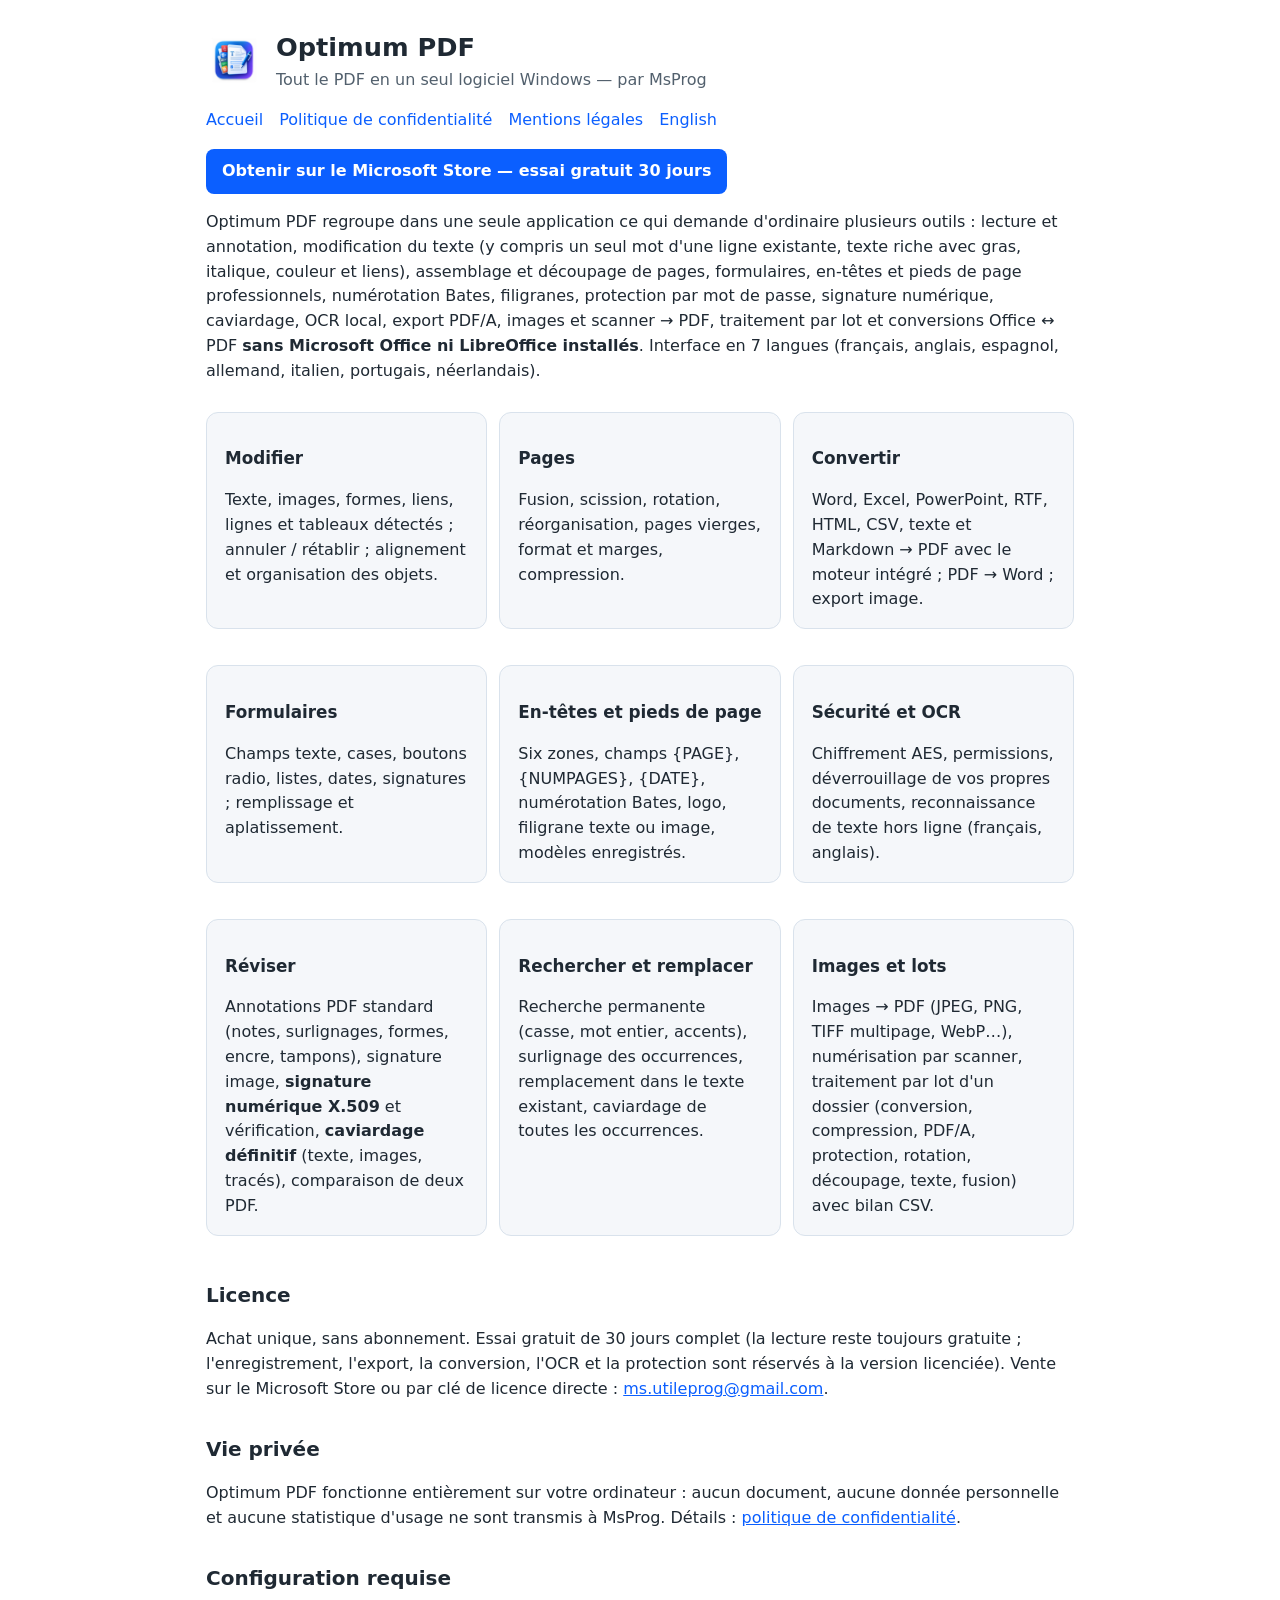
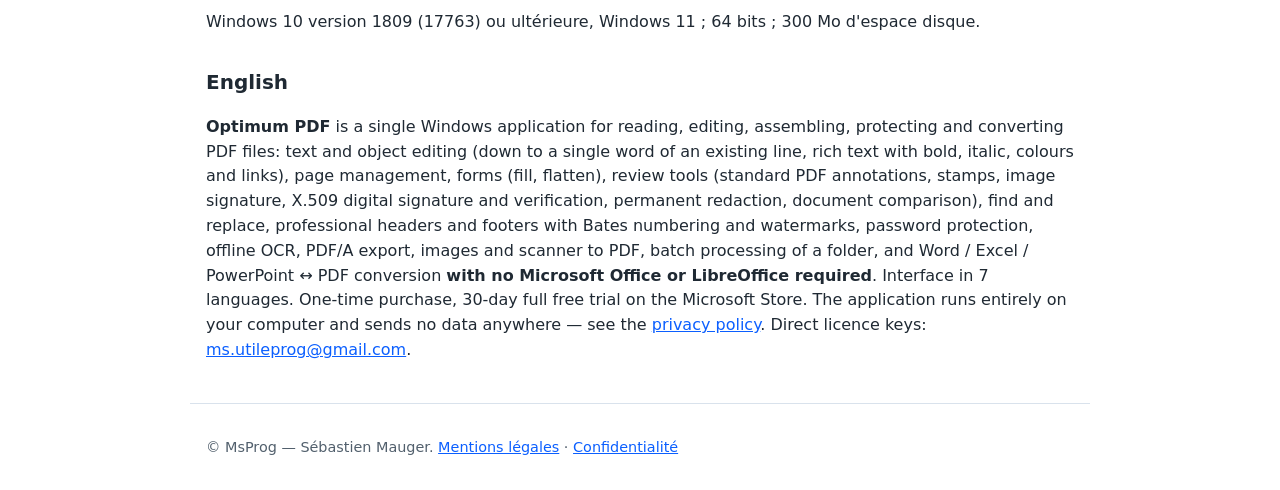
==== index.html @ ff665746 "Page d'accueil : nouvelles fonctions V2.33-V2.42 (réviser, signature X.509, caviardage, recherche, i" ====
<!doctype html>
<html lang="fr">
<head>
<meta charset="utf-8">
<meta name="viewport" content="width=device-width,initial-scale=1">
<title>Optimum PDF — lecture, modification et conversion de PDF pour Windows</title>
<meta name="description" content="Optimum PDF (MsProg) : un seul logiciel Windows pour lire, modifier, assembler, protéger, convertir (Word, Excel, PowerPoint ↔ PDF), remplir des formulaires et océriser vos PDF. Essai gratuit 30 jours.">
<link rel="stylesheet" href="style.css">
<link rel="icon" href="icon.png">
</head>
<body>
<header>
  <img src="icon.png" alt="">
  <div><h1>Optimum PDF</h1><p class="sub">Tout le PDF en un seul logiciel Windows — par MsProg</p></div>
</header>
<nav><a href="index.html">Accueil</a><a href="confidentialite.html">Politique de confidentialité</a><a href="mentions-legales.html">Mentions légales</a><a href="index.html#en">English</a></nav>
<main>
  <p><a class="btn" href="https://apps.microsoft.com/detail/9NM4LKK51M0T">Obtenir sur le Microsoft Store — essai gratuit 30 jours</a></p>
  <p>Optimum PDF regroupe dans une seule application ce qui demande d'ordinaire plusieurs outils : lecture et annotation, modification du texte (y compris un seul mot d'une ligne existante, texte riche avec gras, italique, couleur et liens), assemblage et découpage de pages, formulaires, en-têtes et pieds de page professionnels, numérotation Bates, filigranes, protection par mot de passe, signature numérique, caviardage, OCR local, export PDF/A, images et scanner → PDF, traitement par lot et conversions Office ↔ PDF <strong>sans Microsoft Office ni LibreOffice installés</strong>. Interface en 7 langues (français, anglais, espagnol, allemand, italien, portugais, néerlandais).</p>
  <div class="grid">
    <div class="card"><h3>Modifier</h3>Texte, images, formes, liens, lignes et tableaux détectés ; annuler / rétablir ; alignement et organisation des objets.</div>
    <div class="card"><h3>Pages</h3>Fusion, scission, rotation, réorganisation, pages vierges, format et marges, compression.</div>
    <div class="card"><h3>Convertir</h3>Word, Excel, PowerPoint, RTF, HTML, CSV, texte et Markdown → PDF avec le moteur intégré ; PDF → Word ; export image.</div>
    <div class="card"><h3>Formulaires</h3>Champs texte, cases, boutons radio, listes, dates, signatures ; remplissage et aplatissement.</div>
    <div class="card"><h3>En-têtes et pieds de page</h3>Six zones, champs {PAGE}, {NUMPAGES}, {DATE}, numérotation Bates, logo, filigrane texte ou image, modèles enregistrés.</div>
    <div class="card"><h3>Sécurité et OCR</h3>Chiffrement AES, permissions, déverrouillage de vos propres documents, reconnaissance de texte hors ligne (français, anglais).</div>
    <div class="card"><h3>Réviser</h3>Annotations PDF standard (notes, surlignages, formes, encre, tampons), signature image, <strong>signature numérique X.509</strong> et vérification, <strong>caviardage définitif</strong> (texte, images, tracés), comparaison de deux PDF.</div>
    <div class="card"><h3>Rechercher et remplacer</h3>Recherche permanente (casse, mot entier, accents), surlignage des occurrences, remplacement dans le texte existant, caviardage de toutes les occurrences.</div>
    <div class="card"><h3>Images et lots</h3>Images → PDF (JPEG, PNG, TIFF multipage, WebP…), numérisation par scanner, traitement par lot d'un dossier (conversion, compression, PDF/A, protection, rotation, découpage, texte, fusion) avec bilan CSV.</div>
  </div>
  <h2>Licence</h2>
  <p>Achat unique, sans abonnement. Essai gratuit de 30 jours complet (la lecture reste toujours gratuite ; l'enregistrement, l'export, la conversion, l'OCR et la protection sont réservés à la version licenciée). Vente sur le Microsoft Store ou par clé de licence directe : <a href="mailto:ms.utileprog@gmail.com">ms.utileprog@gmail.com</a>.</p>
  <h2>Vie privée</h2>
  <p>Optimum PDF fonctionne entièrement sur votre ordinateur : aucun document, aucune donnée personnelle et aucune statistique d'usage ne sont transmis à MsProg. Détails : <a href="confidentialite.html">politique de confidentialité</a>.</p>
  <h2>Configuration requise</h2>
  <p>Windows 10 version 1809 (17763) ou ultérieure, Windows 11 ; 64 bits ; 300 Mo d'espace disque.</p>

  <h2 id="en">English</h2>
  <p><strong>Optimum PDF</strong> is a single Windows application for reading, editing, assembling, protecting and converting PDF files: text and object editing (down to a single word of an existing line, rich text with bold, italic, colours and links), page management, forms (fill, flatten), review tools (standard PDF annotations, stamps, image signature, X.509 digital signature and verification, permanent redaction, document comparison), find and replace, professional headers and footers with Bates numbering and watermarks, password protection, offline OCR, PDF/A export, images and scanner to PDF, batch processing of a folder, and Word / Excel / PowerPoint ↔ PDF conversion <strong>with no Microsoft Office or LibreOffice required</strong>. Interface in 7 languages. One-time purchase, 30-day full free trial on the Microsoft Store. The application runs entirely on your computer and sends no data anywhere — see the <a href="confidentialite.html#en">privacy policy</a>. Direct licence keys: <a href="mailto:ms.utileprog@gmail.com">ms.utileprog@gmail.com</a>.</p>
</main>
<footer>© MsProg — Sébastien Mauger. <a href="mentions-legales.html">Mentions légales</a> · <a href="confidentialite.html">Confidentialité</a></footer>
</body>
</html>
---- style.css ----
:root{--ink:#1f2933;--muted:#52606d;--accent:#0b5fff;--bg:#ffffff;--card:#f5f7fa;--line:#d9e2ec}
@media (prefers-color-scheme:dark){:root{--ink:#e6edf3;--muted:#9fb0c0;--accent:#6ea8ff;--bg:#0f1720;--card:#16212c;--line:#2b3947}}
*{box-sizing:border-box}html{font:16px/1.55 system-ui,Segoe UI,Roboto,Arial,sans-serif;color:var(--ink);background:var(--bg)}
body{margin:0}main,header,footer{max-width:900px;margin:0 auto;padding:0 16px}
header{padding:28px 16px 8px;display:flex;align-items:center;gap:14px;flex-wrap:wrap}header img{width:56px;height:56px;border-radius:12px}
header h1{font-size:1.6rem;margin:0}header .sub{color:var(--muted);margin:0}
nav{padding:8px 16px 0;max-width:900px;margin:0 auto}nav a{margin-right:16px;color:var(--accent);text-decoration:none}nav a:hover{text-decoration:underline}
h2{margin-top:2rem;font-size:1.25rem}h3{font-size:1.05rem}
.card{background:var(--card);border:1px solid var(--line);border-radius:12px;padding:16px 18px;margin:12px 0}
.grid{display:grid;grid-template-columns:repeat(auto-fit,minmax(240px,1fr));gap:12px}
.btn{display:inline-block;background:var(--accent);color:#fff;padding:10px 16px;border-radius:8px;text-decoration:none;font-weight:600}
.lang{float:right;font-size:.9rem}a{color:var(--accent)}
footer{color:var(--muted);font-size:.9rem;padding:32px 16px;border-top:1px solid var(--line);margin-top:40px}
table{border-collapse:collapse;width:100%}td,th{border:1px solid var(--line);padding:6px 8px;text-align:left;vertical-align:top}
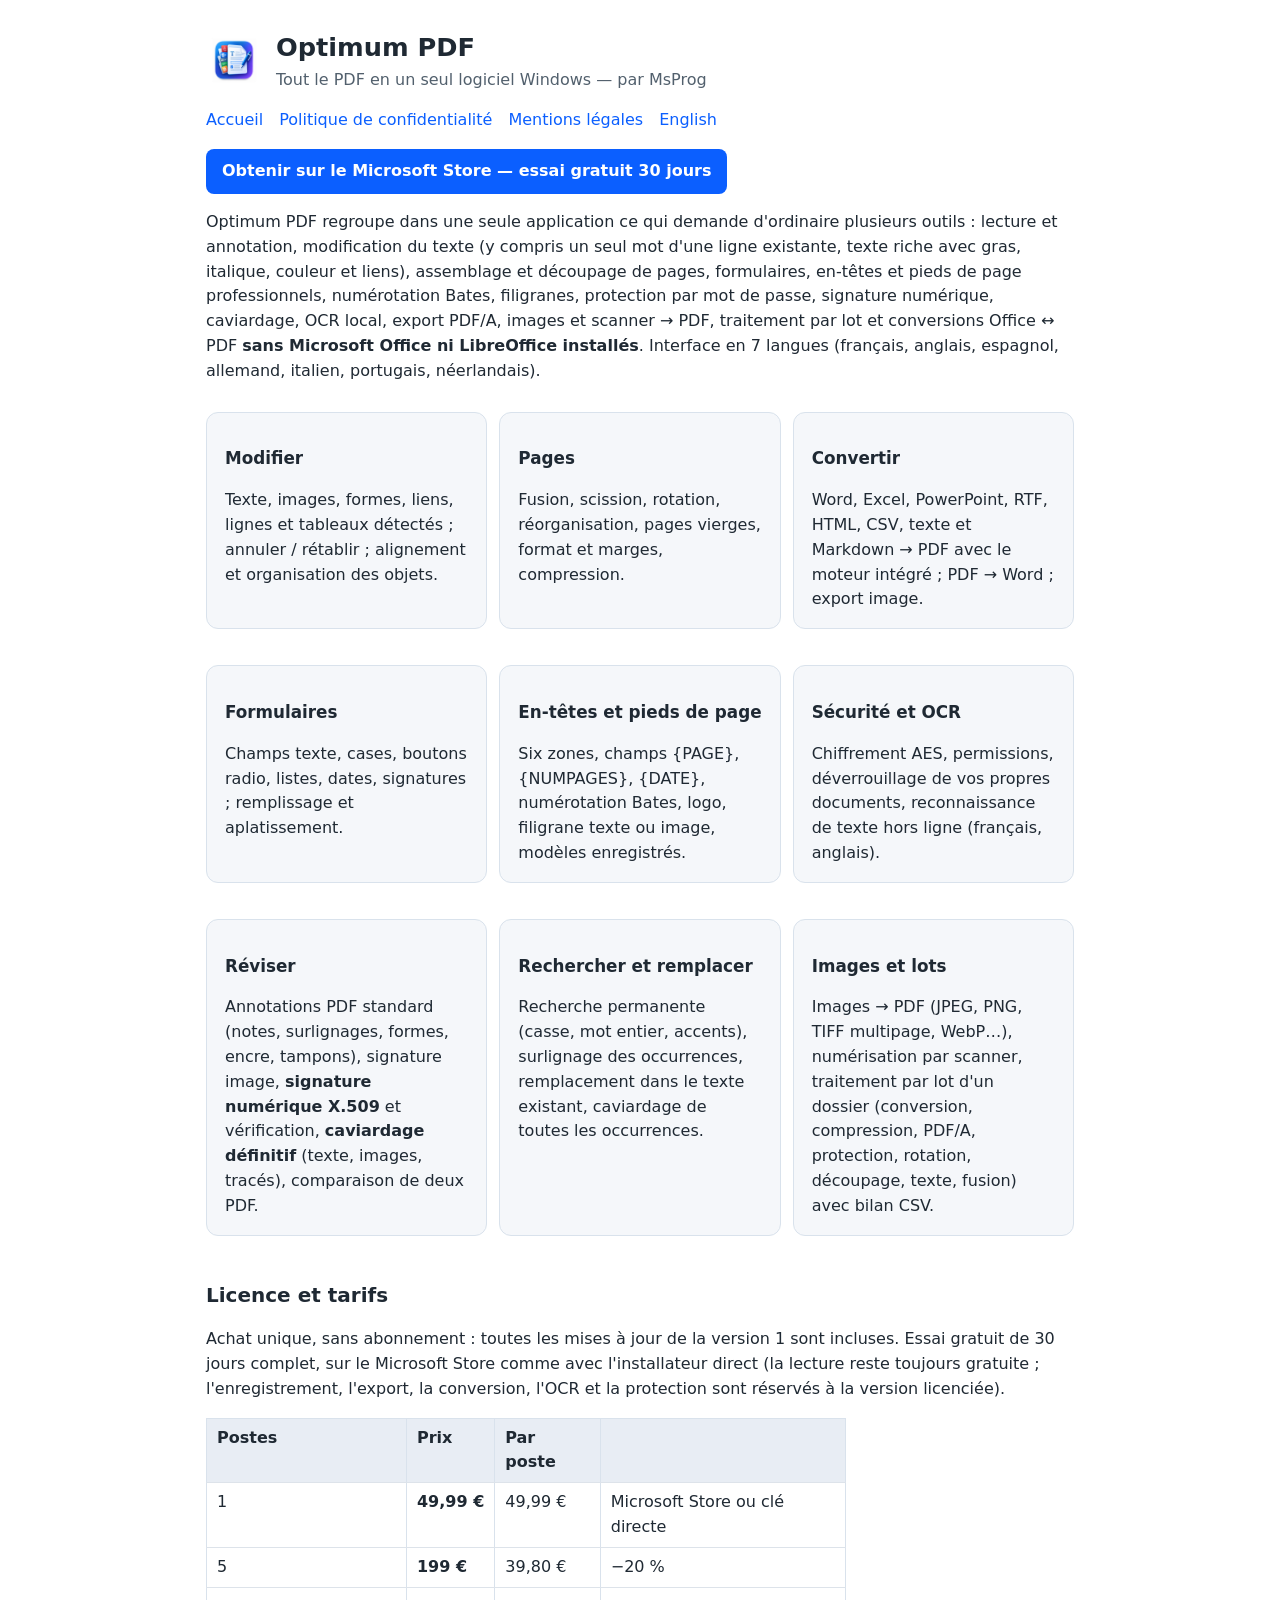
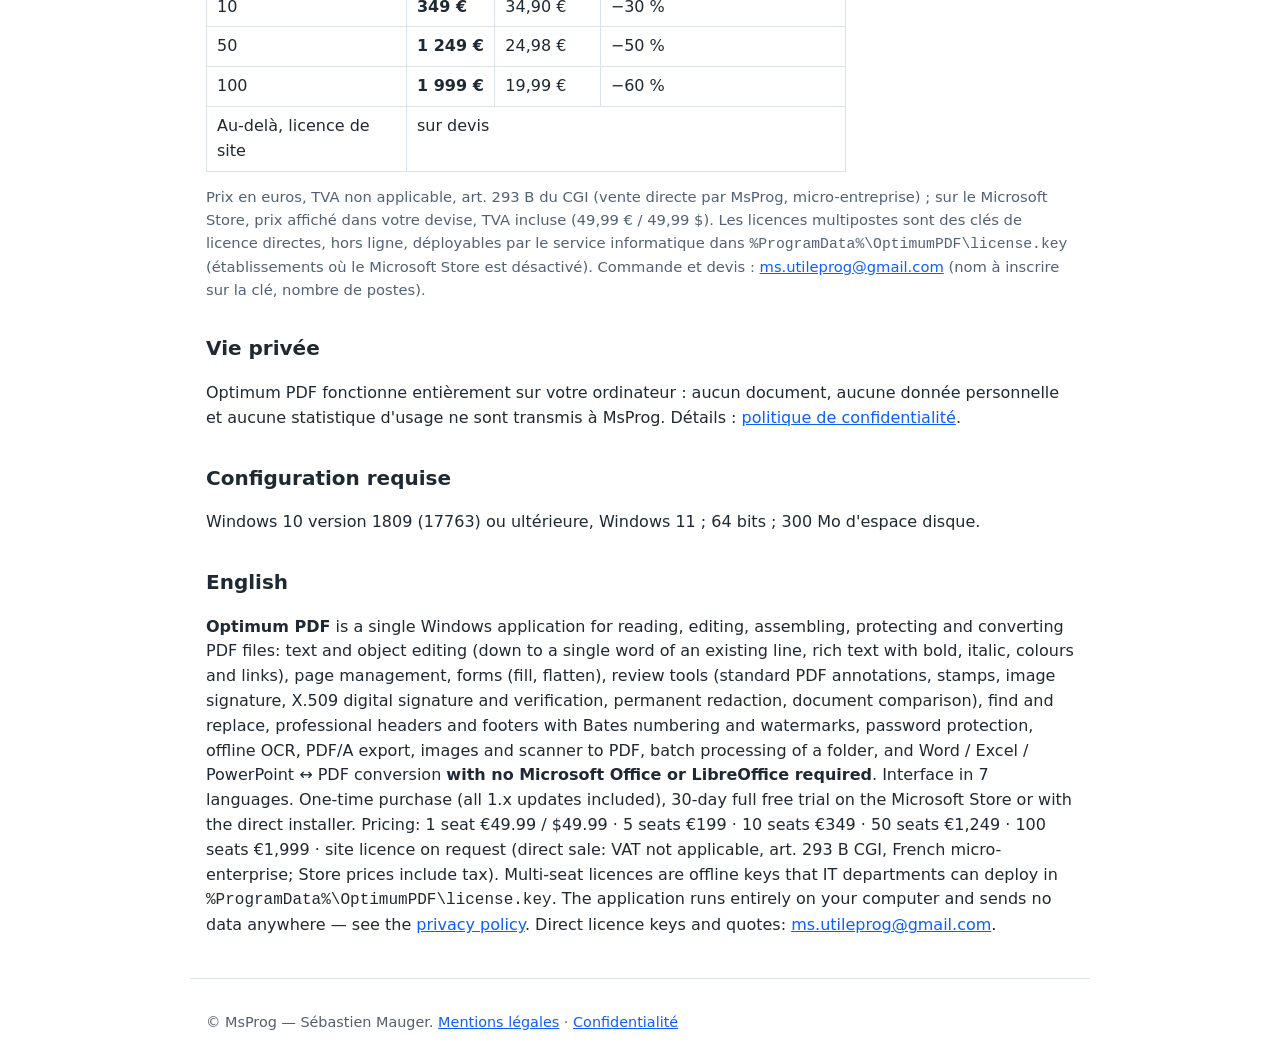
==== commit 7e42bcf4: "Tarifs multipostes (1/5/10/50/100 postes), TVA art. 293 B du CGI" ====
--- a/index.html
+++ b/index.html
@@ -28,15 +28,27 @@
     <div class="card"><h3>Rechercher et remplacer</h3>Recherche permanente (casse, mot entier, accents), surlignage des occurrences, remplacement dans le texte existant, caviardage de toutes les occurrences.</div>
     <div class="card"><h3>Images et lots</h3>Images → PDF (JPEG, PNG, TIFF multipage, WebP…), numérisation par scanner, traitement par lot d'un dossier (conversion, compression, PDF/A, protection, rotation, découpage, texte, fusion) avec bilan CSV.</div>
   </div>
-  <h2>Licence</h2>
-  <p>Achat unique, sans abonnement. Essai gratuit de 30 jours complet (la lecture reste toujours gratuite ; l'enregistrement, l'export, la conversion, l'OCR et la protection sont réservés à la version licenciée). Vente sur le Microsoft Store ou par clé de licence directe : <a href="mailto:ms.utileprog@gmail.com">ms.utileprog@gmail.com</a>.</p>
+  <h2>Licence et tarifs</h2>
+  <p>Achat unique, sans abonnement : toutes les mises à jour de la version 1 sont incluses. Essai gratuit de 30 jours complet, sur le Microsoft Store comme avec l'installateur direct (la lecture reste toujours gratuite ; l'enregistrement, l'export, la conversion, l'OCR et la protection sont réservés à la version licenciée).</p>
+  <table class="prices">
+    <thead><tr><th>Postes</th><th>Prix</th><th>Par poste</th><th></th></tr></thead>
+    <tbody>
+      <tr><td>1</td><td><strong>49,99 €</strong></td><td>49,99 €</td><td>Microsoft Store ou clé directe</td></tr>
+      <tr><td>5</td><td><strong>199 €</strong></td><td>39,80 €</td><td>−20 %</td></tr>
+      <tr><td>10</td><td><strong>349 €</strong></td><td>34,90 €</td><td>−30 %</td></tr>
+      <tr><td>50</td><td><strong>1 249 €</strong></td><td>24,98 €</td><td>−50 %</td></tr>
+      <tr><td>100</td><td><strong>1 999 €</strong></td><td>19,99 €</td><td>−60 %</td></tr>
+      <tr><td>Au-delà, licence de site</td><td colspan="3">sur devis</td></tr>
+    </tbody>
+  </table>
+  <p class="note">Prix en euros, TVA non applicable, art. 293 B du CGI (vente directe par MsProg, micro-entreprise) ; sur le Microsoft Store, prix affiché dans votre devise, TVA incluse (49,99 € / 49,99 $). Les licences multipostes sont des clés de licence directes, hors ligne, déployables par le service informatique dans <code>%ProgramData%\OptimumPDF\license.key</code> (établissements où le Microsoft Store est désactivé). Commande et devis : <a href="mailto:ms.utileprog@gmail.com?subject=Optimum%20PDF%20%E2%80%94%20achat%20d'une%20cl%C3%A9%20de%20licence">ms.utileprog@gmail.com</a> (nom à inscrire sur la clé, nombre de postes).</p>
   <h2>Vie privée</h2>
   <p>Optimum PDF fonctionne entièrement sur votre ordinateur : aucun document, aucune donnée personnelle et aucune statistique d'usage ne sont transmis à MsProg. Détails : <a href="confidentialite.html">politique de confidentialité</a>.</p>
   <h2>Configuration requise</h2>
   <p>Windows 10 version 1809 (17763) ou ultérieure, Windows 11 ; 64 bits ; 300 Mo d'espace disque.</p>
 
   <h2 id="en">English</h2>
-  <p><strong>Optimum PDF</strong> is a single Windows application for reading, editing, assembling, protecting and converting PDF files: text and object editing (down to a single word of an existing line, rich text with bold, italic, colours and links), page management, forms (fill, flatten), review tools (standard PDF annotations, stamps, image signature, X.509 digital signature and verification, permanent redaction, document comparison), find and replace, professional headers and footers with Bates numbering and watermarks, password protection, offline OCR, PDF/A export, images and scanner to PDF, batch processing of a folder, and Word / Excel / PowerPoint ↔ PDF conversion <strong>with no Microsoft Office or LibreOffice required</strong>. Interface in 7 languages. One-time purchase, 30-day full free trial on the Microsoft Store. The application runs entirely on your computer and sends no data anywhere — see the <a href="confidentialite.html#en">privacy policy</a>. Direct licence keys: <a href="mailto:ms.utileprog@gmail.com">ms.utileprog@gmail.com</a>.</p>
+  <p><strong>Optimum PDF</strong> is a single Windows application for reading, editing, assembling, protecting and converting PDF files: text and object editing (down to a single word of an existing line, rich text with bold, italic, colours and links), page management, forms (fill, flatten), review tools (standard PDF annotations, stamps, image signature, X.509 digital signature and verification, permanent redaction, document comparison), find and replace, professional headers and footers with Bates numbering and watermarks, password protection, offline OCR, PDF/A export, images and scanner to PDF, batch processing of a folder, and Word / Excel / PowerPoint ↔ PDF conversion <strong>with no Microsoft Office or LibreOffice required</strong>. Interface in 7 languages. One-time purchase (all 1.x updates included), 30-day full free trial on the Microsoft Store or with the direct installer. Pricing: 1 seat €49.99 / $49.99 · 5 seats €199 · 10 seats €349 · 50 seats €1,249 · 100 seats €1,999 · site licence on request (direct sale: VAT not applicable, art. 293 B CGI, French micro-enterprise; Store prices include tax). Multi-seat licences are offline keys that IT departments can deploy in <code>%ProgramData%\OptimumPDF\license.key</code>. The application runs entirely on your computer and sends no data anywhere — see the <a href="confidentialite.html#en">privacy policy</a>. Direct licence keys and quotes: <a href="mailto:ms.utileprog@gmail.com">ms.utileprog@gmail.com</a>.</p>
 </main>
 <footer>© MsProg — Sébastien Mauger. <a href="mentions-legales.html">Mentions légales</a> · <a href="confidentialite.html">Confidentialité</a></footer>
 </body>
--- a/style.css
+++ b/style.css
@@ -12,3 +12,10 @@
 .lang{float:right;font-size:.9rem}a{color:var(--accent)}
 footer{color:var(--muted);font-size:.9rem;padding:32px 16px;border-top:1px solid var(--line);margin-top:40px}
 table{border-collapse:collapse;width:100%}td,th{border:1px solid var(--line);padding:6px 8px;text-align:left;vertical-align:top}
+
+/* Tarifs (V2.50c) */
+table.prices{border-collapse:collapse;margin:12px 0 8px;width:100%;max-width:640px}
+table.prices th,table.prices td{border-bottom:1px solid #dde3ea;padding:7px 10px;text-align:left}
+table.prices th{background:#e8edf4;font-weight:600}
+table.prices td:nth-child(2),table.prices td:nth-child(3){white-space:nowrap}
+p.note{color:#526176;font-size:.92em}
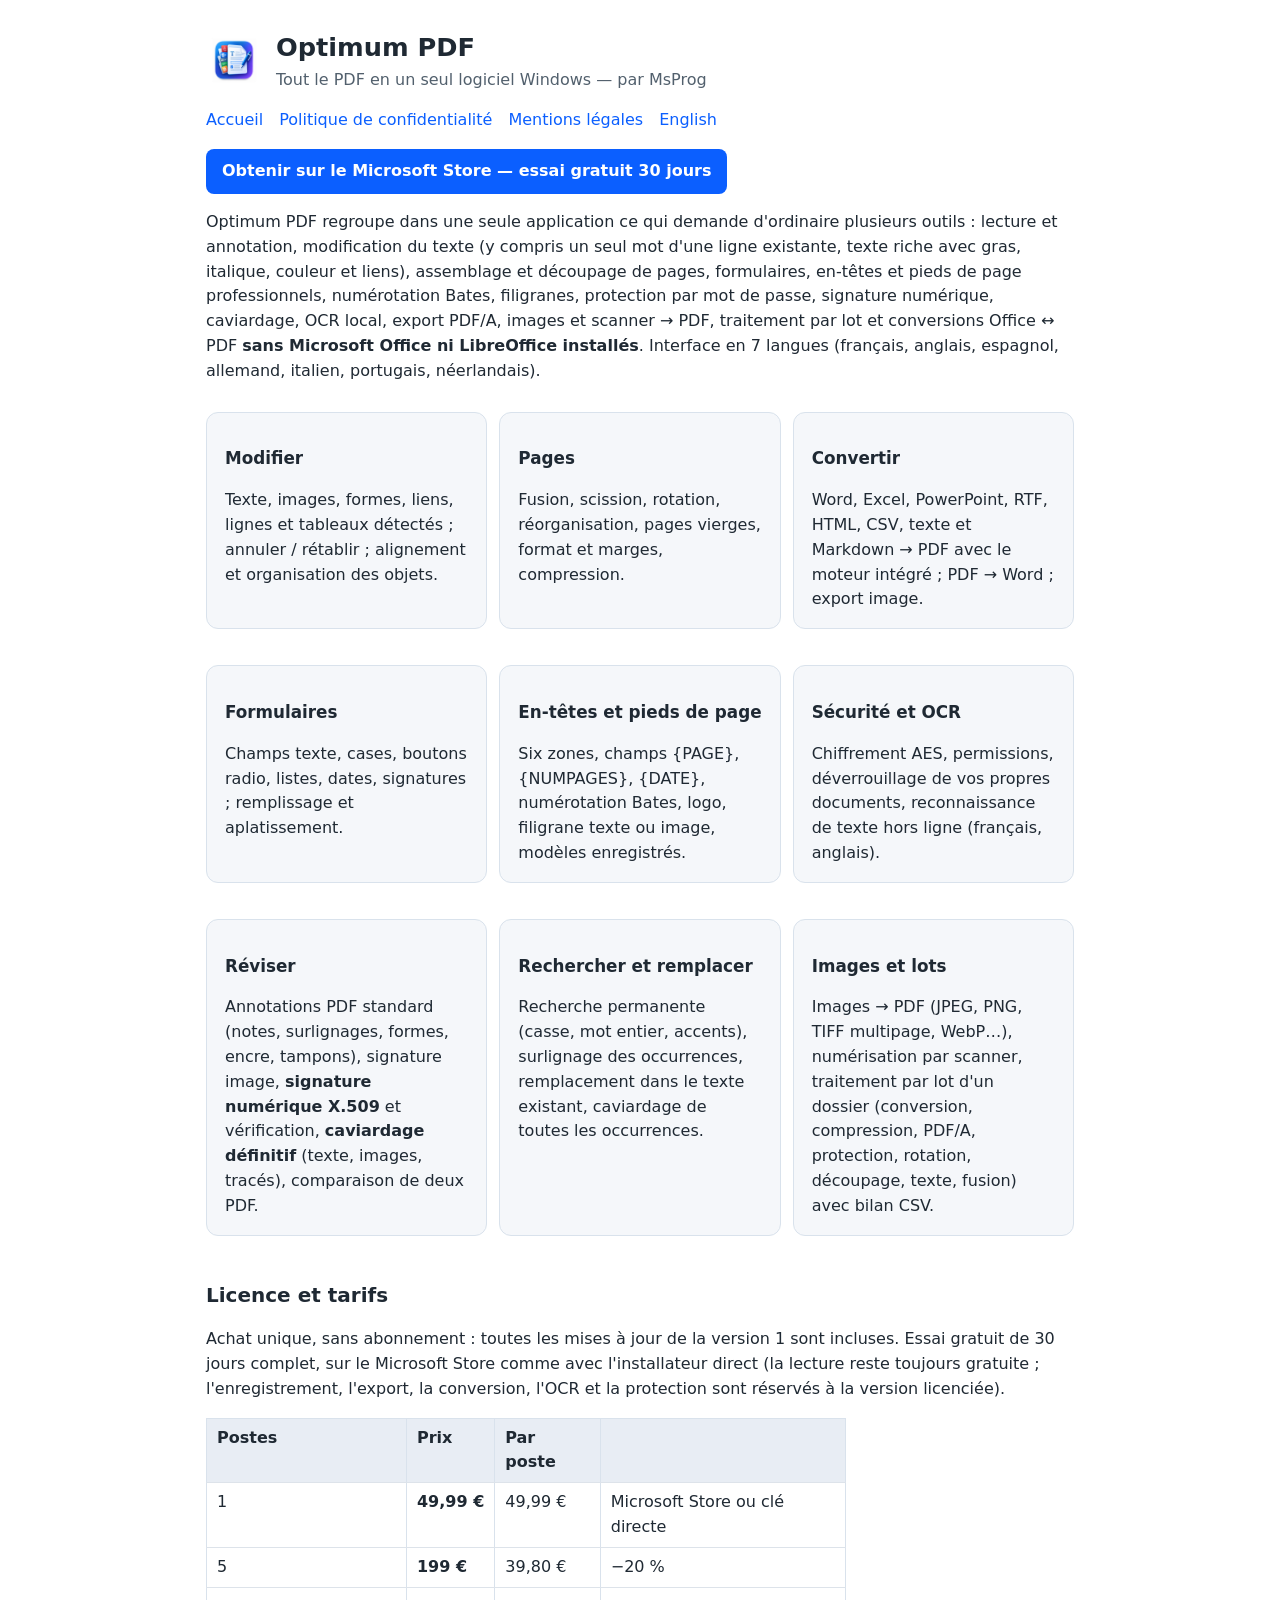
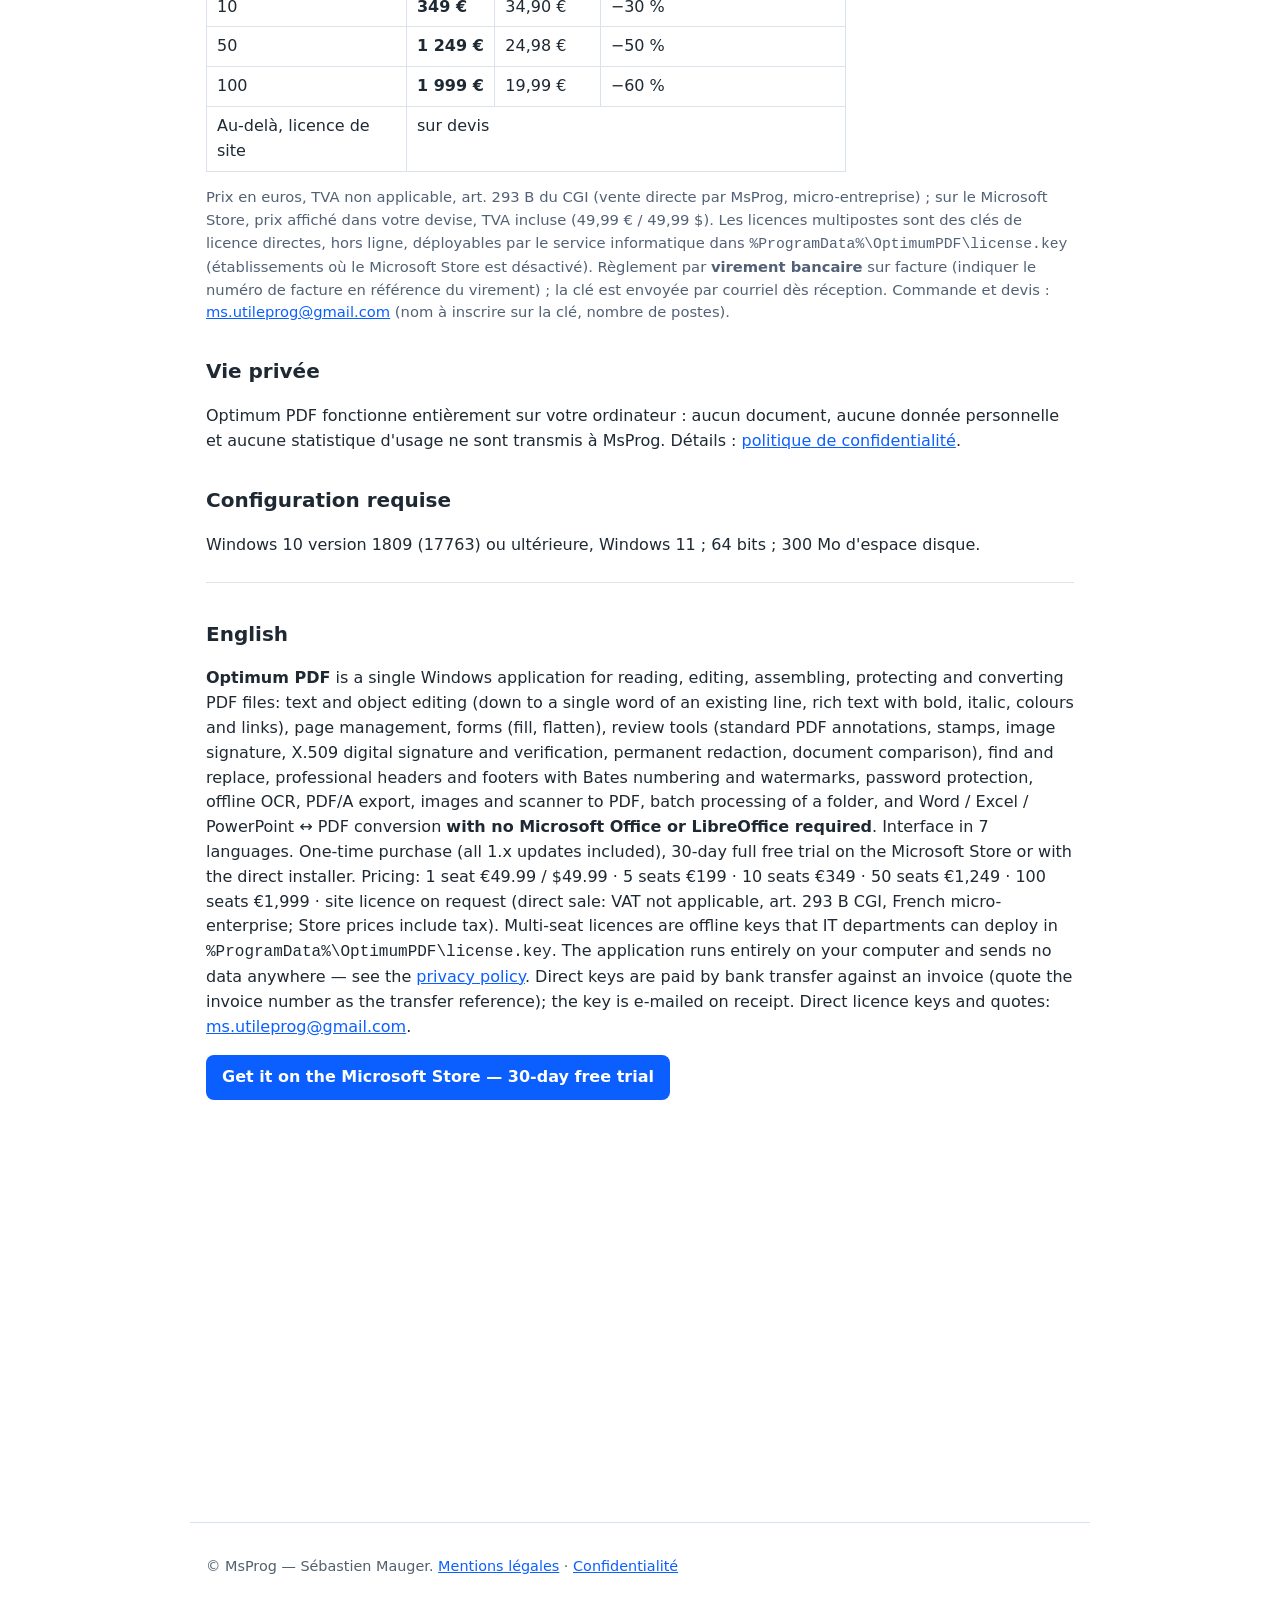
==== commit 0be1888b: "Ancre #en pleine hauteur, bouton Store EN, reglement par virement sur facture" ====
--- a/index.html
+++ b/index.html
@@ -41,14 +41,17 @@
       <tr><td>Au-delà, licence de site</td><td colspan="3">sur devis</td></tr>
     </tbody>
   </table>
-  <p class="note">Prix en euros, TVA non applicable, art. 293 B du CGI (vente directe par MsProg, micro-entreprise) ; sur le Microsoft Store, prix affiché dans votre devise, TVA incluse (49,99 € / 49,99 $). Les licences multipostes sont des clés de licence directes, hors ligne, déployables par le service informatique dans <code>%ProgramData%\OptimumPDF\license.key</code> (établissements où le Microsoft Store est désactivé). Commande et devis : <a href="mailto:ms.utileprog@gmail.com?subject=Optimum%20PDF%20%E2%80%94%20achat%20d'une%20cl%C3%A9%20de%20licence">ms.utileprog@gmail.com</a> (nom à inscrire sur la clé, nombre de postes).</p>
+  <p class="note">Prix en euros, TVA non applicable, art. 293 B du CGI (vente directe par MsProg, micro-entreprise) ; sur le Microsoft Store, prix affiché dans votre devise, TVA incluse (49,99 € / 49,99 $). Les licences multipostes sont des clés de licence directes, hors ligne, déployables par le service informatique dans <code>%ProgramData%\OptimumPDF\license.key</code> (établissements où le Microsoft Store est désactivé). Règlement par <strong>virement bancaire</strong> sur facture (indiquer le numéro de facture en référence du virement) ; la clé est envoyée par courriel dès réception. Commande et devis : <a href="mailto:ms.utileprog@gmail.com?subject=Optimum%20PDF%20%E2%80%94%20achat%20d'une%20cl%C3%A9%20de%20licence">ms.utileprog@gmail.com</a> (nom à inscrire sur la clé, nombre de postes).</p>
   <h2>Vie privée</h2>
   <p>Optimum PDF fonctionne entièrement sur votre ordinateur : aucun document, aucune donnée personnelle et aucune statistique d'usage ne sont transmis à MsProg. Détails : <a href="confidentialite.html">politique de confidentialité</a>.</p>
   <h2>Configuration requise</h2>
   <p>Windows 10 version 1809 (17763) ou ultérieure, Windows 11 ; 64 bits ; 300 Mo d'espace disque.</p>
 
-  <h2 id="en">English</h2>
-  <p><strong>Optimum PDF</strong> is a single Windows application for reading, editing, assembling, protecting and converting PDF files: text and object editing (down to a single word of an existing line, rich text with bold, italic, colours and links), page management, forms (fill, flatten), review tools (standard PDF annotations, stamps, image signature, X.509 digital signature and verification, permanent redaction, document comparison), find and replace, professional headers and footers with Bates numbering and watermarks, password protection, offline OCR, PDF/A export, images and scanner to PDF, batch processing of a folder, and Word / Excel / PowerPoint ↔ PDF conversion <strong>with no Microsoft Office or LibreOffice required</strong>. Interface in 7 languages. One-time purchase (all 1.x updates included), 30-day full free trial on the Microsoft Store or with the direct installer. Pricing: 1 seat €49.99 / $49.99 · 5 seats €199 · 10 seats €349 · 50 seats €1,249 · 100 seats €1,999 · site licence on request (direct sale: VAT not applicable, art. 293 B CGI, French micro-enterprise; Store prices include tax). Multi-seat licences are offline keys that IT departments can deploy in <code>%ProgramData%\OptimumPDF\license.key</code>. The application runs entirely on your computer and sends no data anywhere — see the <a href="confidentialite.html#en">privacy policy</a>. Direct licence keys and quotes: <a href="mailto:ms.utileprog@gmail.com">ms.utileprog@gmail.com</a>.</p>
+  <section id="en" class="en" lang="en">
+  <h2>English</h2>
+  <p><strong>Optimum PDF</strong> is a single Windows application for reading, editing, assembling, protecting and converting PDF files: text and object editing (down to a single word of an existing line, rich text with bold, italic, colours and links), page management, forms (fill, flatten), review tools (standard PDF annotations, stamps, image signature, X.509 digital signature and verification, permanent redaction, document comparison), find and replace, professional headers and footers with Bates numbering and watermarks, password protection, offline OCR, PDF/A export, images and scanner to PDF, batch processing of a folder, and Word / Excel / PowerPoint ↔ PDF conversion <strong>with no Microsoft Office or LibreOffice required</strong>. Interface in 7 languages. One-time purchase (all 1.x updates included), 30-day full free trial on the Microsoft Store or with the direct installer. Pricing: 1 seat €49.99 / $49.99 · 5 seats €199 · 10 seats €349 · 50 seats €1,249 · 100 seats €1,999 · site licence on request (direct sale: VAT not applicable, art. 293 B CGI, French micro-enterprise; Store prices include tax). Multi-seat licences are offline keys that IT departments can deploy in <code>%ProgramData%\OptimumPDF\license.key</code>. The application runs entirely on your computer and sends no data anywhere — see the <a href="confidentialite.html#en">privacy policy</a>. Direct keys are paid by bank transfer against an invoice (quote the invoice number as the transfer reference); the key is e-mailed on receipt. Direct licence keys and quotes: <a href="mailto:ms.utileprog@gmail.com">ms.utileprog@gmail.com</a>.</p>
+  <p><a class="btn" href="https://apps.microsoft.com/detail/9NM4LKK51M0T">Get it on the Microsoft Store — 30-day free trial</a></p>
+  </section>
 </main>
 <footer>© MsProg — Sébastien Mauger. <a href="mentions-legales.html">Mentions légales</a> · <a href="confidentialite.html">Confidentialité</a></footer>
 </body>
--- a/style.css
+++ b/style.css
@@ -19,3 +19,5 @@
 table.prices th{background:#e8edf4;font-weight:600}
 table.prices td:nth-child(2),table.prices td:nth-child(3){white-space:nowrap}
 p.note{color:#526176;font-size:.92em}
+/* Ancre #en : la section anglaise occupe au moins un écran, sinon le lien « English » ne peut pas l'amener en haut de page. */
+section.en{min-height:100vh;scroll-margin-top:12px;padding-top:4px;border-top:1px solid #dde3ea;margin-top:24px}
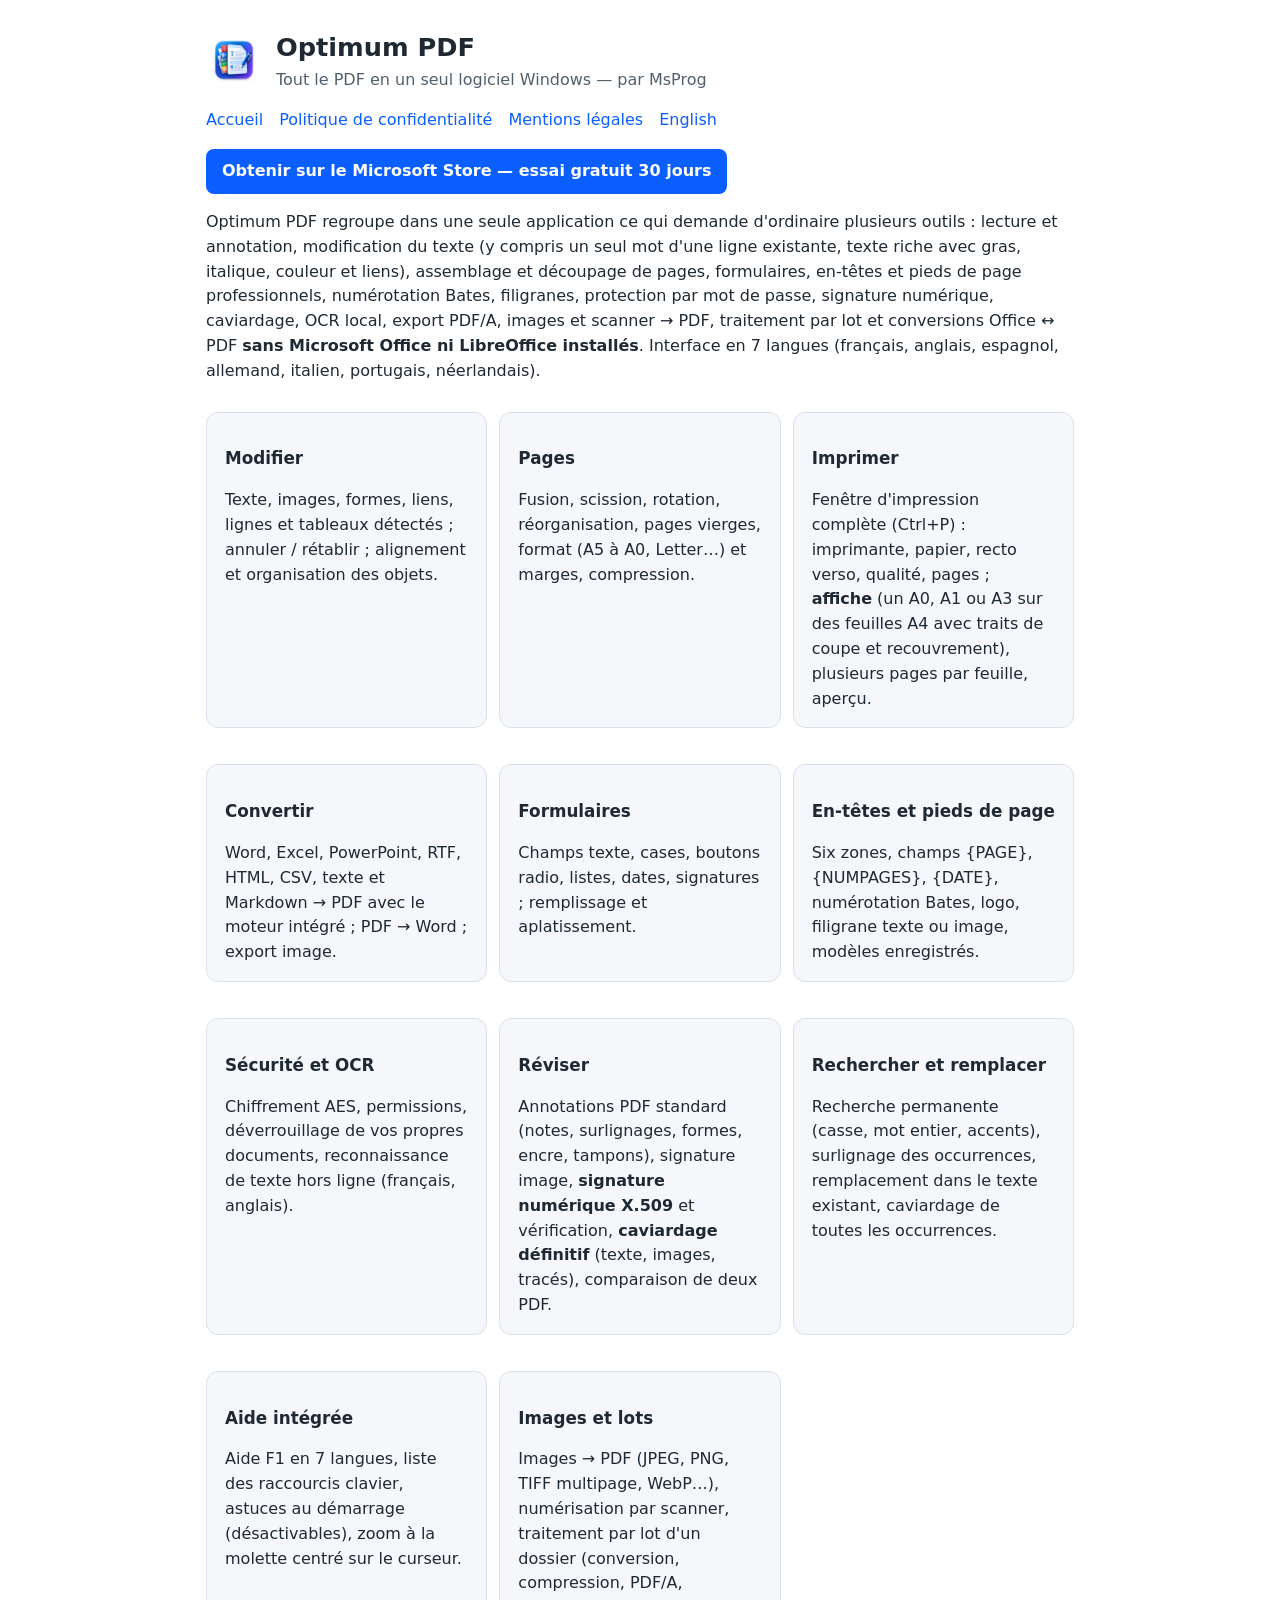
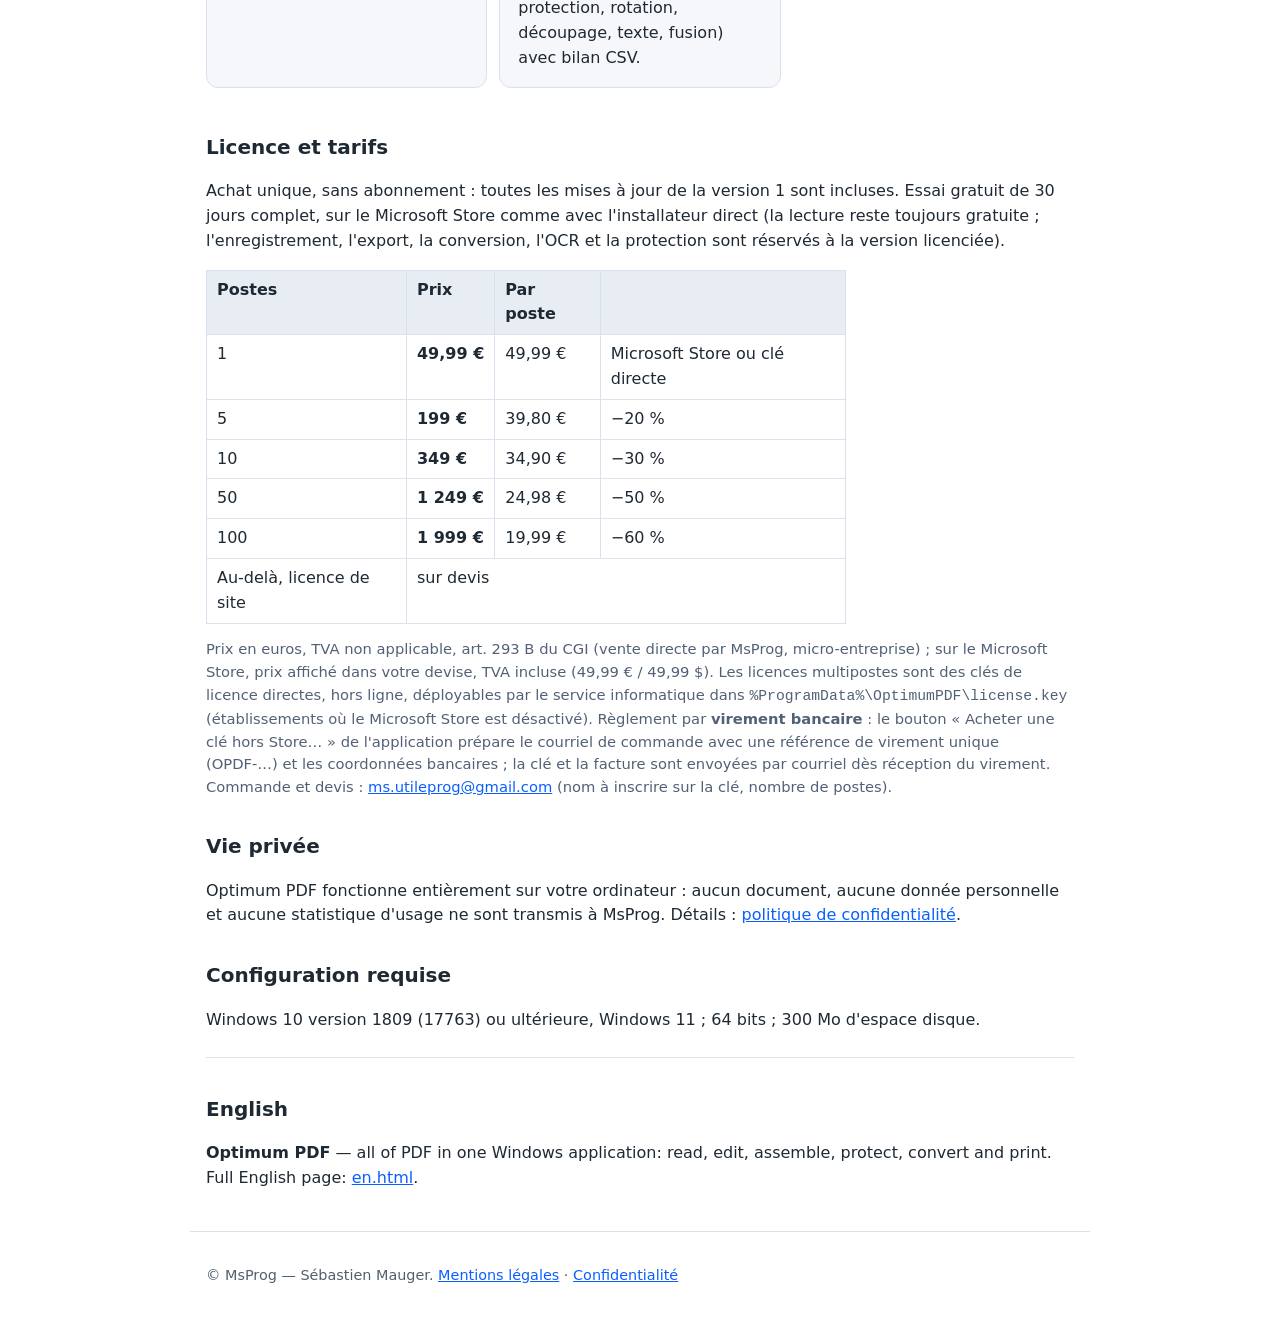
==== commit e930f290: "Page anglaise complete (en.html), cartes Imprimer et Aide, paiement par reference OPDF" ====
--- a/index.html
+++ b/index.html
@@ -13,19 +13,21 @@
   <img src="icon.png" alt="">
   <div><h1>Optimum PDF</h1><p class="sub">Tout le PDF en un seul logiciel Windows — par MsProg</p></div>
 </header>
-<nav><a href="index.html">Accueil</a><a href="confidentialite.html">Politique de confidentialité</a><a href="mentions-legales.html">Mentions légales</a><a href="index.html#en">English</a></nav>
+<nav><a href="index.html">Accueil</a><a href="confidentialite.html">Politique de confidentialité</a><a href="mentions-legales.html">Mentions légales</a><a href="en.html" lang="en">English</a></nav>
 <main>
   <p><a class="btn" href="https://apps.microsoft.com/detail/9NM4LKK51M0T">Obtenir sur le Microsoft Store — essai gratuit 30 jours</a></p>
   <p>Optimum PDF regroupe dans une seule application ce qui demande d'ordinaire plusieurs outils : lecture et annotation, modification du texte (y compris un seul mot d'une ligne existante, texte riche avec gras, italique, couleur et liens), assemblage et découpage de pages, formulaires, en-têtes et pieds de page professionnels, numérotation Bates, filigranes, protection par mot de passe, signature numérique, caviardage, OCR local, export PDF/A, images et scanner → PDF, traitement par lot et conversions Office ↔ PDF <strong>sans Microsoft Office ni LibreOffice installés</strong>. Interface en 7 langues (français, anglais, espagnol, allemand, italien, portugais, néerlandais).</p>
   <div class="grid">
     <div class="card"><h3>Modifier</h3>Texte, images, formes, liens, lignes et tableaux détectés ; annuler / rétablir ; alignement et organisation des objets.</div>
-    <div class="card"><h3>Pages</h3>Fusion, scission, rotation, réorganisation, pages vierges, format et marges, compression.</div>
+    <div class="card"><h3>Pages</h3>Fusion, scission, rotation, réorganisation, pages vierges, format (A5 à A0, Letter…) et marges, compression.</div>
+    <div class="card"><h3>Imprimer</h3>Fenêtre d'impression complète (Ctrl+P) : imprimante, papier, recto verso, qualité, pages ; <strong>affiche</strong> (un A0, A1 ou A3 sur des feuilles A4 avec traits de coupe et recouvrement), plusieurs pages par feuille, aperçu.</div>
     <div class="card"><h3>Convertir</h3>Word, Excel, PowerPoint, RTF, HTML, CSV, texte et Markdown → PDF avec le moteur intégré ; PDF → Word ; export image.</div>
     <div class="card"><h3>Formulaires</h3>Champs texte, cases, boutons radio, listes, dates, signatures ; remplissage et aplatissement.</div>
     <div class="card"><h3>En-têtes et pieds de page</h3>Six zones, champs {PAGE}, {NUMPAGES}, {DATE}, numérotation Bates, logo, filigrane texte ou image, modèles enregistrés.</div>
     <div class="card"><h3>Sécurité et OCR</h3>Chiffrement AES, permissions, déverrouillage de vos propres documents, reconnaissance de texte hors ligne (français, anglais).</div>
     <div class="card"><h3>Réviser</h3>Annotations PDF standard (notes, surlignages, formes, encre, tampons), signature image, <strong>signature numérique X.509</strong> et vérification, <strong>caviardage définitif</strong> (texte, images, tracés), comparaison de deux PDF.</div>
     <div class="card"><h3>Rechercher et remplacer</h3>Recherche permanente (casse, mot entier, accents), surlignage des occurrences, remplacement dans le texte existant, caviardage de toutes les occurrences.</div>
+    <div class="card"><h3>Aide intégrée</h3>Aide F1 en 7 langues, liste des raccourcis clavier, astuces au démarrage (désactivables), zoom à la molette centré sur le curseur.</div>
     <div class="card"><h3>Images et lots</h3>Images → PDF (JPEG, PNG, TIFF multipage, WebP…), numérisation par scanner, traitement par lot d'un dossier (conversion, compression, PDF/A, protection, rotation, découpage, texte, fusion) avec bilan CSV.</div>
   </div>
   <h2>Licence et tarifs</h2>
@@ -41,7 +43,7 @@
       <tr><td>Au-delà, licence de site</td><td colspan="3">sur devis</td></tr>
     </tbody>
   </table>
-  <p class="note">Prix en euros, TVA non applicable, art. 293 B du CGI (vente directe par MsProg, micro-entreprise) ; sur le Microsoft Store, prix affiché dans votre devise, TVA incluse (49,99 € / 49,99 $). Les licences multipostes sont des clés de licence directes, hors ligne, déployables par le service informatique dans <code>%ProgramData%\OptimumPDF\license.key</code> (établissements où le Microsoft Store est désactivé). Règlement par <strong>virement bancaire</strong> sur facture (indiquer le numéro de facture en référence du virement) ; la clé est envoyée par courriel dès réception. Commande et devis : <a href="mailto:ms.utileprog@gmail.com?subject=Optimum%20PDF%20%E2%80%94%20achat%20d'une%20cl%C3%A9%20de%20licence">ms.utileprog@gmail.com</a> (nom à inscrire sur la clé, nombre de postes).</p>
+  <p class="note">Prix en euros, TVA non applicable, art. 293 B du CGI (vente directe par MsProg, micro-entreprise) ; sur le Microsoft Store, prix affiché dans votre devise, TVA incluse (49,99 € / 49,99 $). Les licences multipostes sont des clés de licence directes, hors ligne, déployables par le service informatique dans <code>%ProgramData%\OptimumPDF\license.key</code> (établissements où le Microsoft Store est désactivé). Règlement par <strong>virement bancaire</strong> : le bouton « Acheter une clé hors Store… » de l'application prépare le courriel de commande avec une référence de virement unique (OPDF-…) et les coordonnées bancaires ; la clé et la facture sont envoyées par courriel dès réception du virement. Commande et devis : <a href="mailto:ms.utileprog@gmail.com?subject=Optimum%20PDF%20%E2%80%94%20achat%20d'une%20cl%C3%A9%20de%20licence">ms.utileprog@gmail.com</a> (nom à inscrire sur la clé, nombre de postes).</p>
   <h2>Vie privée</h2>
   <p>Optimum PDF fonctionne entièrement sur votre ordinateur : aucun document, aucune donnée personnelle et aucune statistique d'usage ne sont transmis à MsProg. Détails : <a href="confidentialite.html">politique de confidentialité</a>.</p>
   <h2>Configuration requise</h2>
@@ -49,8 +51,7 @@
 
   <section id="en" class="en" lang="en">
   <h2>English</h2>
-  <p><strong>Optimum PDF</strong> is a single Windows application for reading, editing, assembling, protecting and converting PDF files: text and object editing (down to a single word of an existing line, rich text with bold, italic, colours and links), page management, forms (fill, flatten), review tools (standard PDF annotations, stamps, image signature, X.509 digital signature and verification, permanent redaction, document comparison), find and replace, professional headers and footers with Bates numbering and watermarks, password protection, offline OCR, PDF/A export, images and scanner to PDF, batch processing of a folder, and Word / Excel / PowerPoint ↔ PDF conversion <strong>with no Microsoft Office or LibreOffice required</strong>. Interface in 7 languages. One-time purchase (all 1.x updates included), 30-day full free trial on the Microsoft Store or with the direct installer. Pricing: 1 seat €49.99 / $49.99 · 5 seats €199 · 10 seats €349 · 50 seats €1,249 · 100 seats €1,999 · site licence on request (direct sale: VAT not applicable, art. 293 B CGI, French micro-enterprise; Store prices include tax). Multi-seat licences are offline keys that IT departments can deploy in <code>%ProgramData%\OptimumPDF\license.key</code>. The application runs entirely on your computer and sends no data anywhere — see the <a href="confidentialite.html#en">privacy policy</a>. Direct keys are paid by bank transfer against an invoice (quote the invoice number as the transfer reference); the key is e-mailed on receipt. Direct licence keys and quotes: <a href="mailto:ms.utileprog@gmail.com">ms.utileprog@gmail.com</a>.</p>
-  <p><a class="btn" href="https://apps.microsoft.com/detail/9NM4LKK51M0T">Get it on the Microsoft Store — 30-day free trial</a></p>
+  <p><strong>Optimum PDF</strong> — all of PDF in one Windows application: read, edit, assemble, protect, convert and print. Full English page: <a href="en.html">en.html</a>.</p>
   </section>
 </main>
 <footer>© MsProg — Sébastien Mauger. <a href="mentions-legales.html">Mentions légales</a> · <a href="confidentialite.html">Confidentialité</a></footer>
--- a/style.css
+++ b/style.css
@@ -20,4 +20,4 @@
 table.prices td:nth-child(2),table.prices td:nth-child(3){white-space:nowrap}
 p.note{color:#526176;font-size:.92em}
 /* Ancre #en : la section anglaise occupe au moins un écran, sinon le lien « English » ne peut pas l'amener en haut de page. */
-section.en{min-height:100vh;scroll-margin-top:12px;padding-top:4px;border-top:1px solid #dde3ea;margin-top:24px}
+section.en{scroll-margin-top:12px;padding-top:4px;border-top:1px solid #dde3ea;margin-top:24px}
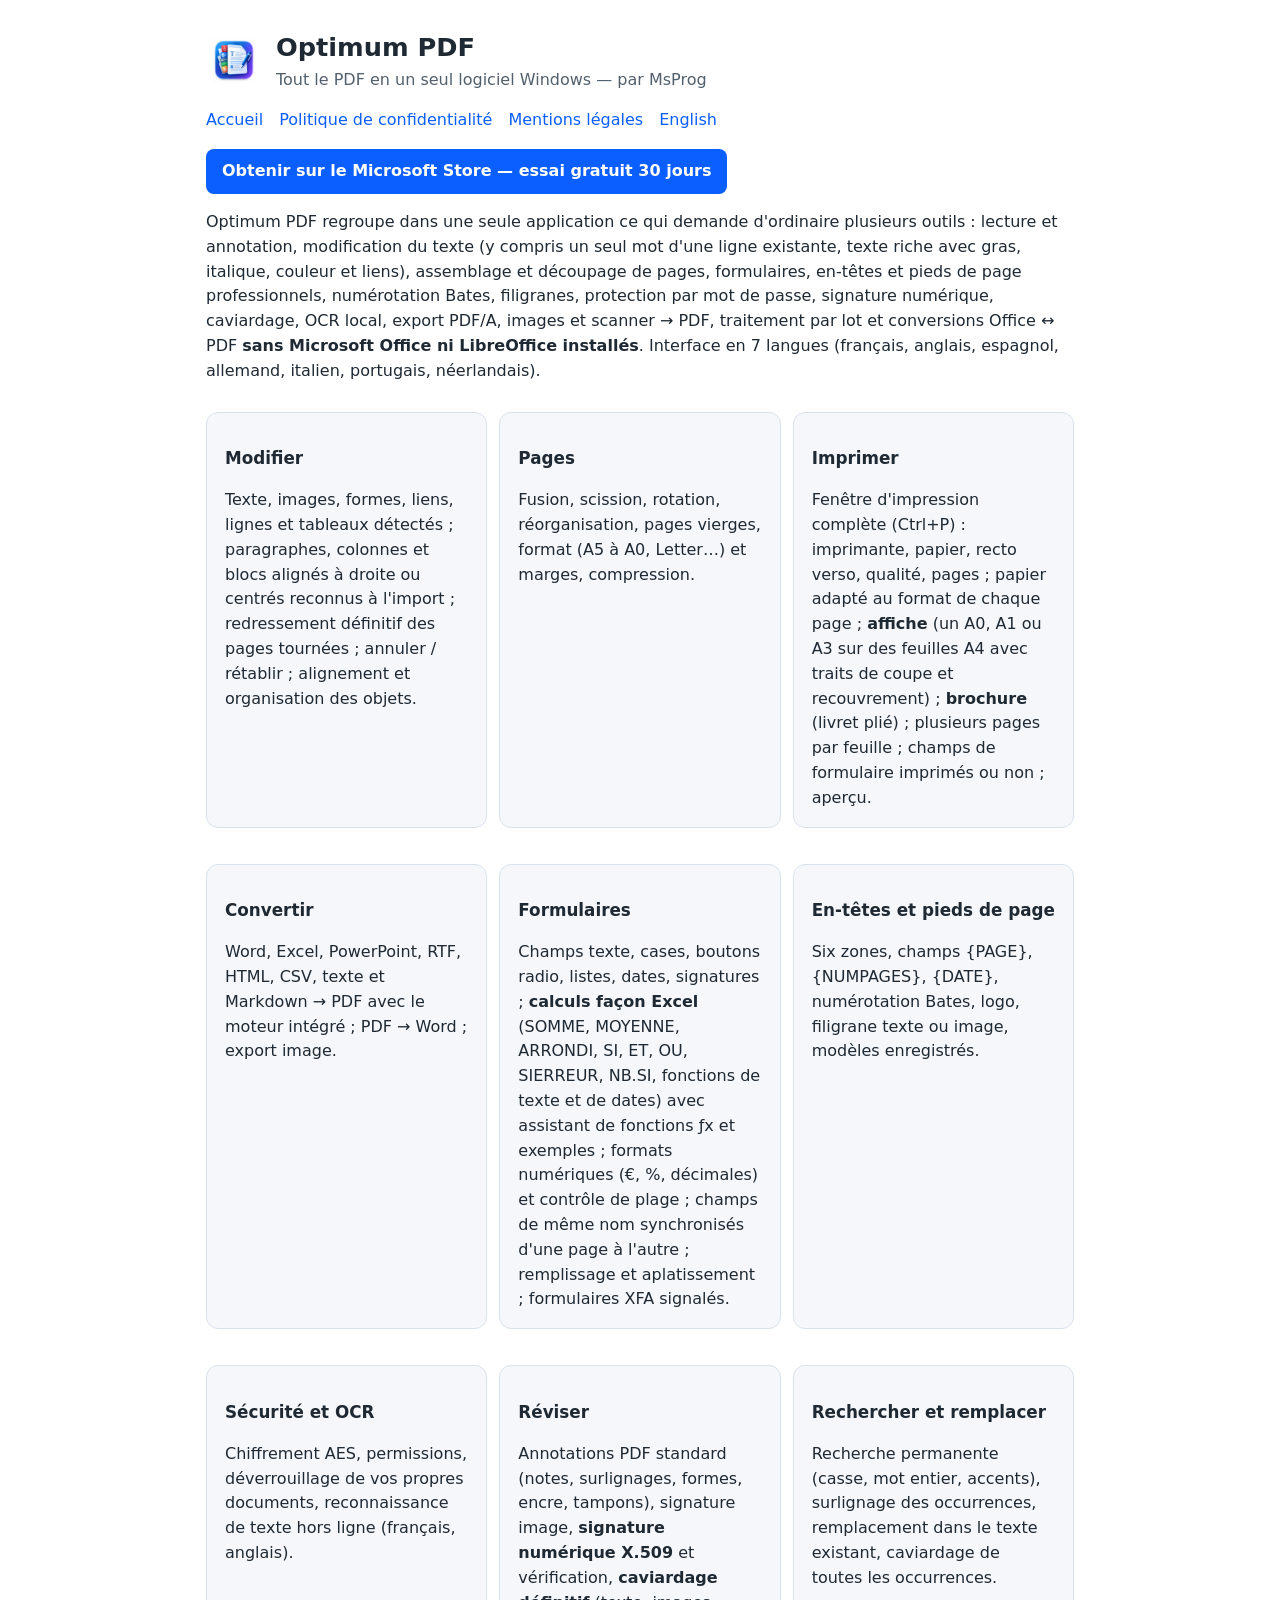
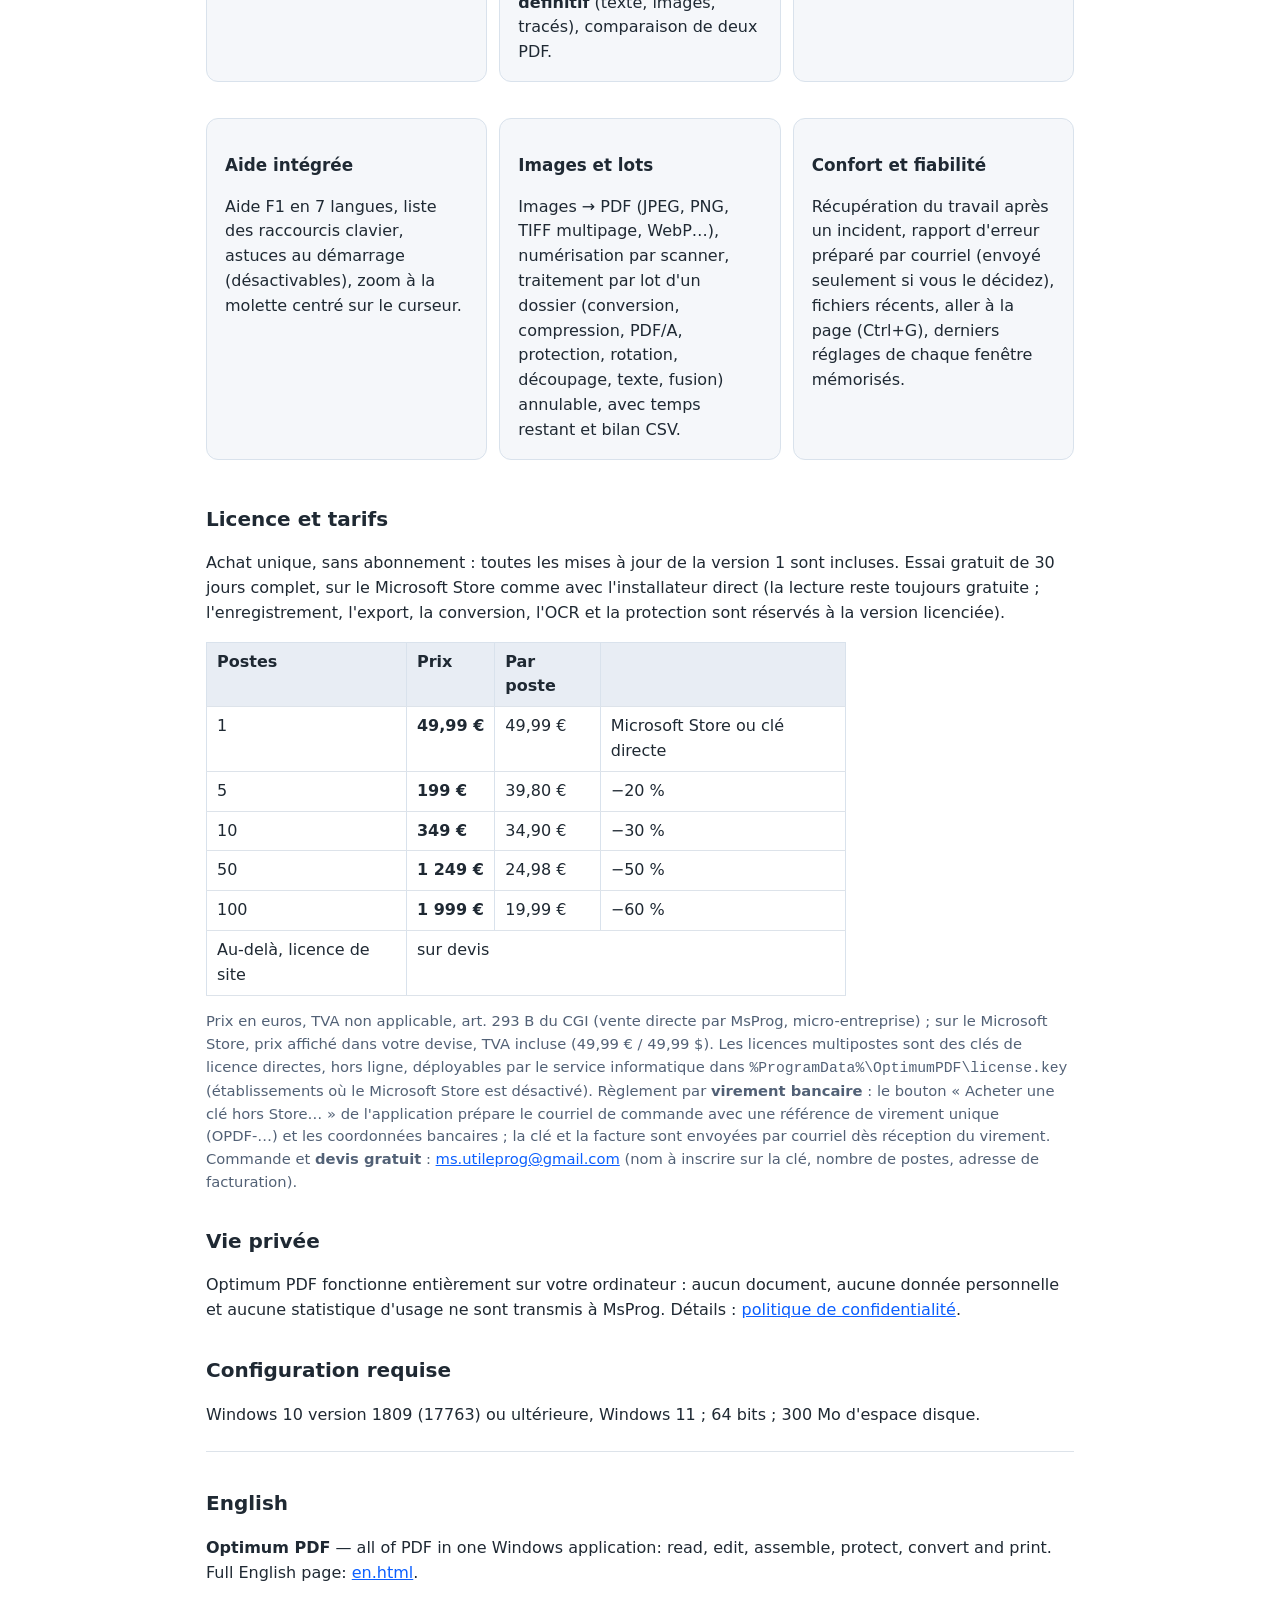
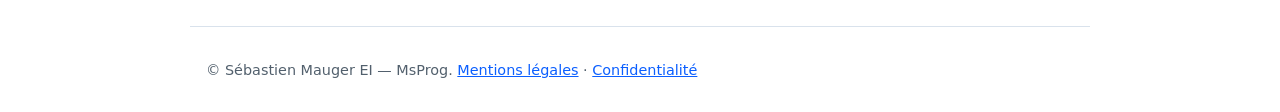
==== commit db2713dc: "Mise à jour V2.53 : formulaires calculés, impression brochure, fiabilité, mentions légales (SIRET, E" ====
--- a/index.html
+++ b/index.html
@@ -18,17 +18,18 @@
   <p><a class="btn" href="https://apps.microsoft.com/detail/9NM4LKK51M0T">Obtenir sur le Microsoft Store — essai gratuit 30 jours</a></p>
   <p>Optimum PDF regroupe dans une seule application ce qui demande d'ordinaire plusieurs outils : lecture et annotation, modification du texte (y compris un seul mot d'une ligne existante, texte riche avec gras, italique, couleur et liens), assemblage et découpage de pages, formulaires, en-têtes et pieds de page professionnels, numérotation Bates, filigranes, protection par mot de passe, signature numérique, caviardage, OCR local, export PDF/A, images et scanner → PDF, traitement par lot et conversions Office ↔ PDF <strong>sans Microsoft Office ni LibreOffice installés</strong>. Interface en 7 langues (français, anglais, espagnol, allemand, italien, portugais, néerlandais).</p>
   <div class="grid">
-    <div class="card"><h3>Modifier</h3>Texte, images, formes, liens, lignes et tableaux détectés ; annuler / rétablir ; alignement et organisation des objets.</div>
+    <div class="card"><h3>Modifier</h3>Texte, images, formes, liens, lignes et tableaux détectés ; paragraphes, colonnes et blocs alignés à droite ou centrés reconnus à l'import ; redressement définitif des pages tournées ; annuler / rétablir ; alignement et organisation des objets.</div>
     <div class="card"><h3>Pages</h3>Fusion, scission, rotation, réorganisation, pages vierges, format (A5 à A0, Letter…) et marges, compression.</div>
-    <div class="card"><h3>Imprimer</h3>Fenêtre d'impression complète (Ctrl+P) : imprimante, papier, recto verso, qualité, pages ; <strong>affiche</strong> (un A0, A1 ou A3 sur des feuilles A4 avec traits de coupe et recouvrement), plusieurs pages par feuille, aperçu.</div>
+    <div class="card"><h3>Imprimer</h3>Fenêtre d'impression complète (Ctrl+P) : imprimante, papier, recto verso, qualité, pages ; papier adapté au format de chaque page ; <strong>affiche</strong> (un A0, A1 ou A3 sur des feuilles A4 avec traits de coupe et recouvrement) ; <strong>brochure</strong> (livret plié) ; plusieurs pages par feuille ; champs de formulaire imprimés ou non ; aperçu.</div>
     <div class="card"><h3>Convertir</h3>Word, Excel, PowerPoint, RTF, HTML, CSV, texte et Markdown → PDF avec le moteur intégré ; PDF → Word ; export image.</div>
-    <div class="card"><h3>Formulaires</h3>Champs texte, cases, boutons radio, listes, dates, signatures ; remplissage et aplatissement.</div>
+    <div class="card"><h3>Formulaires</h3>Champs texte, cases, boutons radio, listes, dates, signatures ; <strong>calculs façon Excel</strong> (SOMME, MOYENNE, ARRONDI, SI, ET, OU, SIERREUR, NB.SI, fonctions de texte et de dates) avec assistant de fonctions ƒx et exemples ; formats numériques (€, %, décimales) et contrôle de plage ; champs de même nom synchronisés d'une page à l'autre ; remplissage et aplatissement ; formulaires XFA signalés.</div>
     <div class="card"><h3>En-têtes et pieds de page</h3>Six zones, champs {PAGE}, {NUMPAGES}, {DATE}, numérotation Bates, logo, filigrane texte ou image, modèles enregistrés.</div>
     <div class="card"><h3>Sécurité et OCR</h3>Chiffrement AES, permissions, déverrouillage de vos propres documents, reconnaissance de texte hors ligne (français, anglais).</div>
     <div class="card"><h3>Réviser</h3>Annotations PDF standard (notes, surlignages, formes, encre, tampons), signature image, <strong>signature numérique X.509</strong> et vérification, <strong>caviardage définitif</strong> (texte, images, tracés), comparaison de deux PDF.</div>
     <div class="card"><h3>Rechercher et remplacer</h3>Recherche permanente (casse, mot entier, accents), surlignage des occurrences, remplacement dans le texte existant, caviardage de toutes les occurrences.</div>
     <div class="card"><h3>Aide intégrée</h3>Aide F1 en 7 langues, liste des raccourcis clavier, astuces au démarrage (désactivables), zoom à la molette centré sur le curseur.</div>
-    <div class="card"><h3>Images et lots</h3>Images → PDF (JPEG, PNG, TIFF multipage, WebP…), numérisation par scanner, traitement par lot d'un dossier (conversion, compression, PDF/A, protection, rotation, découpage, texte, fusion) avec bilan CSV.</div>
+    <div class="card"><h3>Images et lots</h3>Images → PDF (JPEG, PNG, TIFF multipage, WebP…), numérisation par scanner, traitement par lot d'un dossier (conversion, compression, PDF/A, protection, rotation, découpage, texte, fusion) annulable, avec temps restant et bilan CSV.</div>
+    <div class="card"><h3>Confort et fiabilité</h3>Récupération du travail après un incident, rapport d'erreur préparé par courriel (envoyé seulement si vous le décidez), fichiers récents, aller à la page (Ctrl+G), derniers réglages de chaque fenêtre mémorisés.</div>
   </div>
   <h2>Licence et tarifs</h2>
   <p>Achat unique, sans abonnement : toutes les mises à jour de la version 1 sont incluses. Essai gratuit de 30 jours complet, sur le Microsoft Store comme avec l'installateur direct (la lecture reste toujours gratuite ; l'enregistrement, l'export, la conversion, l'OCR et la protection sont réservés à la version licenciée).</p>
@@ -43,7 +44,7 @@
       <tr><td>Au-delà, licence de site</td><td colspan="3">sur devis</td></tr>
     </tbody>
   </table>
-  <p class="note">Prix en euros, TVA non applicable, art. 293 B du CGI (vente directe par MsProg, micro-entreprise) ; sur le Microsoft Store, prix affiché dans votre devise, TVA incluse (49,99 € / 49,99 $). Les licences multipostes sont des clés de licence directes, hors ligne, déployables par le service informatique dans <code>%ProgramData%\OptimumPDF\license.key</code> (établissements où le Microsoft Store est désactivé). Règlement par <strong>virement bancaire</strong> : le bouton « Acheter une clé hors Store… » de l'application prépare le courriel de commande avec une référence de virement unique (OPDF-…) et les coordonnées bancaires ; la clé et la facture sont envoyées par courriel dès réception du virement. Commande et devis : <a href="mailto:ms.utileprog@gmail.com?subject=Optimum%20PDF%20%E2%80%94%20achat%20d'une%20cl%C3%A9%20de%20licence">ms.utileprog@gmail.com</a> (nom à inscrire sur la clé, nombre de postes).</p>
+  <p class="note">Prix en euros, TVA non applicable, art. 293 B du CGI (vente directe par MsProg, micro-entreprise) ; sur le Microsoft Store, prix affiché dans votre devise, TVA incluse (49,99 € / 49,99 $). Les licences multipostes sont des clés de licence directes, hors ligne, déployables par le service informatique dans <code>%ProgramData%\OptimumPDF\license.key</code> (établissements où le Microsoft Store est désactivé). Règlement par <strong>virement bancaire</strong> : le bouton « Acheter une clé hors Store… » de l'application prépare le courriel de commande avec une référence de virement unique (OPDF-…) et les coordonnées bancaires ; la clé et la facture sont envoyées par courriel dès réception du virement. Commande et <strong>devis gratuit</strong> : <a href="mailto:ms.utileprog@gmail.com?subject=Optimum%20PDF%20%E2%80%94%20achat%20d'une%20cl%C3%A9%20de%20licence">ms.utileprog@gmail.com</a> (nom à inscrire sur la clé, nombre de postes, adresse de facturation).</p>
   <h2>Vie privée</h2>
   <p>Optimum PDF fonctionne entièrement sur votre ordinateur : aucun document, aucune donnée personnelle et aucune statistique d'usage ne sont transmis à MsProg. Détails : <a href="confidentialite.html">politique de confidentialité</a>.</p>
   <h2>Configuration requise</h2>
@@ -54,6 +55,6 @@
   <p><strong>Optimum PDF</strong> — all of PDF in one Windows application: read, edit, assemble, protect, convert and print. Full English page: <a href="en.html">en.html</a>.</p>
   </section>
 </main>
-<footer>© MsProg — Sébastien Mauger. <a href="mentions-legales.html">Mentions légales</a> · <a href="confidentialite.html">Confidentialité</a></footer>
+<footer>© Sébastien Mauger EI — MsProg. <a href="mentions-legales.html">Mentions légales</a> · <a href="confidentialite.html">Confidentialité</a></footer>
 </body>
 </html>
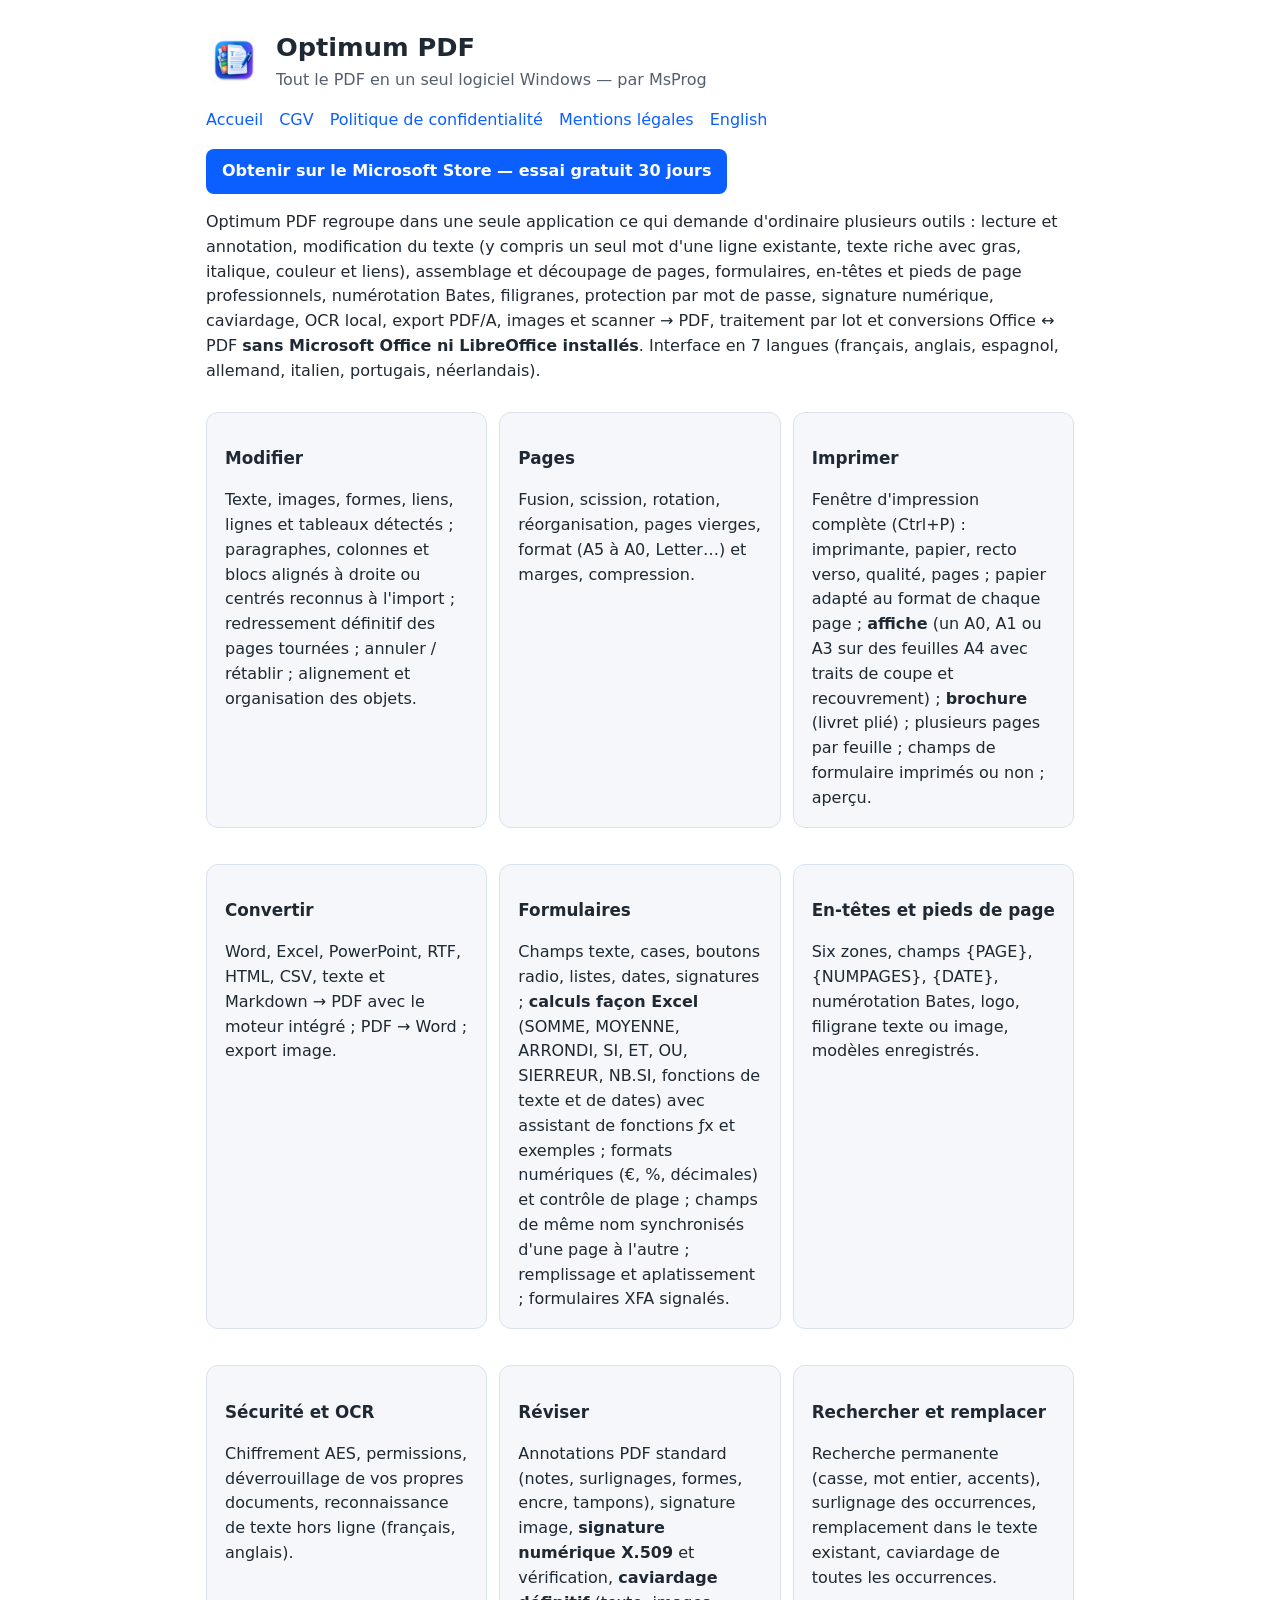
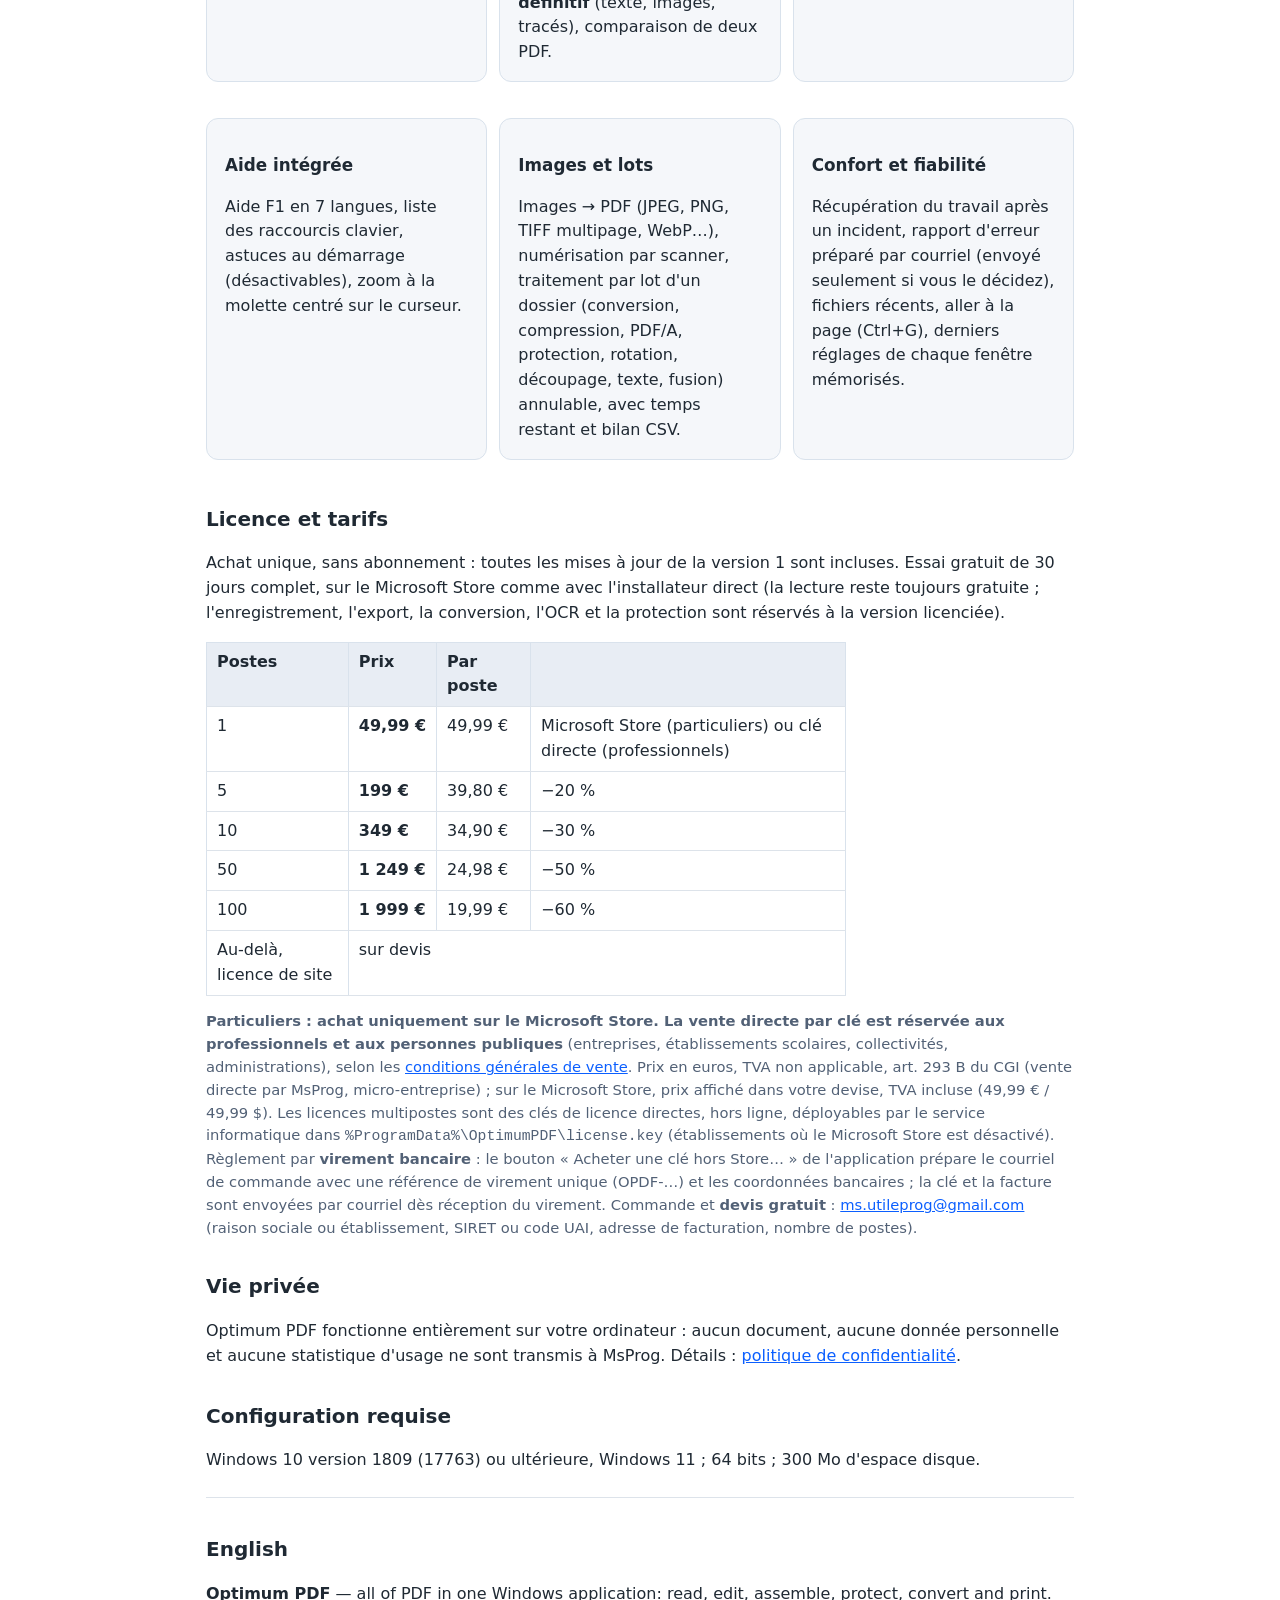
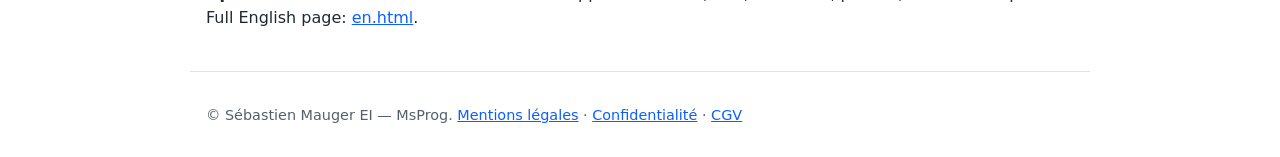
==== commit 925841ef: "CGV (vente directe réservée aux professionnels et personnes publiques), particuliers via Microsoft S" ====
--- a/index.html
+++ b/index.html
@@ -13,7 +13,7 @@
   <img src="icon.png" alt="">
   <div><h1>Optimum PDF</h1><p class="sub">Tout le PDF en un seul logiciel Windows — par MsProg</p></div>
 </header>
-<nav><a href="index.html">Accueil</a><a href="confidentialite.html">Politique de confidentialité</a><a href="mentions-legales.html">Mentions légales</a><a href="en.html" lang="en">English</a></nav>
+<nav><a href="index.html">Accueil</a><a href="cgv.html">CGV</a><a href="confidentialite.html">Politique de confidentialité</a><a href="mentions-legales.html">Mentions légales</a><a href="en.html" lang="en">English</a></nav>
 <main>
   <p><a class="btn" href="https://apps.microsoft.com/detail/9NM4LKK51M0T">Obtenir sur le Microsoft Store — essai gratuit 30 jours</a></p>
   <p>Optimum PDF regroupe dans une seule application ce qui demande d'ordinaire plusieurs outils : lecture et annotation, modification du texte (y compris un seul mot d'une ligne existante, texte riche avec gras, italique, couleur et liens), assemblage et découpage de pages, formulaires, en-têtes et pieds de page professionnels, numérotation Bates, filigranes, protection par mot de passe, signature numérique, caviardage, OCR local, export PDF/A, images et scanner → PDF, traitement par lot et conversions Office ↔ PDF <strong>sans Microsoft Office ni LibreOffice installés</strong>. Interface en 7 langues (français, anglais, espagnol, allemand, italien, portugais, néerlandais).</p>
@@ -31,12 +31,12 @@
     <div class="card"><h3>Images et lots</h3>Images → PDF (JPEG, PNG, TIFF multipage, WebP…), numérisation par scanner, traitement par lot d'un dossier (conversion, compression, PDF/A, protection, rotation, découpage, texte, fusion) annulable, avec temps restant et bilan CSV.</div>
     <div class="card"><h3>Confort et fiabilité</h3>Récupération du travail après un incident, rapport d'erreur préparé par courriel (envoyé seulement si vous le décidez), fichiers récents, aller à la page (Ctrl+G), derniers réglages de chaque fenêtre mémorisés.</div>
   </div>
-  <h2>Licence et tarifs</h2>
+  <h2 id="tarifs">Licence et tarifs</h2>
   <p>Achat unique, sans abonnement : toutes les mises à jour de la version 1 sont incluses. Essai gratuit de 30 jours complet, sur le Microsoft Store comme avec l'installateur direct (la lecture reste toujours gratuite ; l'enregistrement, l'export, la conversion, l'OCR et la protection sont réservés à la version licenciée).</p>
   <table class="prices">
     <thead><tr><th>Postes</th><th>Prix</th><th>Par poste</th><th></th></tr></thead>
     <tbody>
-      <tr><td>1</td><td><strong>49,99 €</strong></td><td>49,99 €</td><td>Microsoft Store ou clé directe</td></tr>
+      <tr><td>1</td><td><strong>49,99 €</strong></td><td>49,99 €</td><td>Microsoft Store (particuliers) ou clé directe (professionnels)</td></tr>
       <tr><td>5</td><td><strong>199 €</strong></td><td>39,80 €</td><td>−20 %</td></tr>
       <tr><td>10</td><td><strong>349 €</strong></td><td>34,90 €</td><td>−30 %</td></tr>
       <tr><td>50</td><td><strong>1 249 €</strong></td><td>24,98 €</td><td>−50 %</td></tr>
@@ -44,7 +44,7 @@
       <tr><td>Au-delà, licence de site</td><td colspan="3">sur devis</td></tr>
     </tbody>
   </table>
-  <p class="note">Prix en euros, TVA non applicable, art. 293 B du CGI (vente directe par MsProg, micro-entreprise) ; sur le Microsoft Store, prix affiché dans votre devise, TVA incluse (49,99 € / 49,99 $). Les licences multipostes sont des clés de licence directes, hors ligne, déployables par le service informatique dans <code>%ProgramData%\OptimumPDF\license.key</code> (établissements où le Microsoft Store est désactivé). Règlement par <strong>virement bancaire</strong> : le bouton « Acheter une clé hors Store… » de l'application prépare le courriel de commande avec une référence de virement unique (OPDF-…) et les coordonnées bancaires ; la clé et la facture sont envoyées par courriel dès réception du virement. Commande et <strong>devis gratuit</strong> : <a href="mailto:ms.utileprog@gmail.com?subject=Optimum%20PDF%20%E2%80%94%20achat%20d'une%20cl%C3%A9%20de%20licence">ms.utileprog@gmail.com</a> (nom à inscrire sur la clé, nombre de postes, adresse de facturation).</p>
+  <p class="note"><strong>Particuliers : achat uniquement sur le Microsoft Store. La vente directe par clé est réservée aux professionnels et aux personnes publiques</strong> (entreprises, établissements scolaires, collectivités, administrations), selon les <a href="cgv.html">conditions générales de vente</a>. Prix en euros, TVA non applicable, art. 293 B du CGI (vente directe par MsProg, micro-entreprise) ; sur le Microsoft Store, prix affiché dans votre devise, TVA incluse (49,99 € / 49,99 $). Les licences multipostes sont des clés de licence directes, hors ligne, déployables par le service informatique dans <code>%ProgramData%\OptimumPDF\license.key</code> (établissements où le Microsoft Store est désactivé). Règlement par <strong>virement bancaire</strong> : le bouton « Acheter une clé hors Store… » de l'application prépare le courriel de commande avec une référence de virement unique (OPDF-…) et les coordonnées bancaires ; la clé et la facture sont envoyées par courriel dès réception du virement. Commande et <strong>devis gratuit</strong> : <a href="mailto:ms.utileprog@gmail.com?subject=Optimum%20PDF%20%E2%80%94%20achat%20d'une%20cl%C3%A9%20de%20licence">ms.utileprog@gmail.com</a> (raison sociale ou établissement, SIRET ou code UAI, adresse de facturation, nombre de postes).</p>
   <h2>Vie privée</h2>
   <p>Optimum PDF fonctionne entièrement sur votre ordinateur : aucun document, aucune donnée personnelle et aucune statistique d'usage ne sont transmis à MsProg. Détails : <a href="confidentialite.html">politique de confidentialité</a>.</p>
   <h2>Configuration requise</h2>
@@ -55,6 +55,6 @@
   <p><strong>Optimum PDF</strong> — all of PDF in one Windows application: read, edit, assemble, protect, convert and print. Full English page: <a href="en.html">en.html</a>.</p>
   </section>
 </main>
-<footer>© Sébastien Mauger EI — MsProg. <a href="mentions-legales.html">Mentions légales</a> · <a href="confidentialite.html">Confidentialité</a></footer>
+<footer>© Sébastien Mauger EI — MsProg. <a href="mentions-legales.html">Mentions légales</a> · <a href="confidentialite.html">Confidentialité</a> · <a href="cgv.html">CGV</a></footer>
 </body>
 </html>
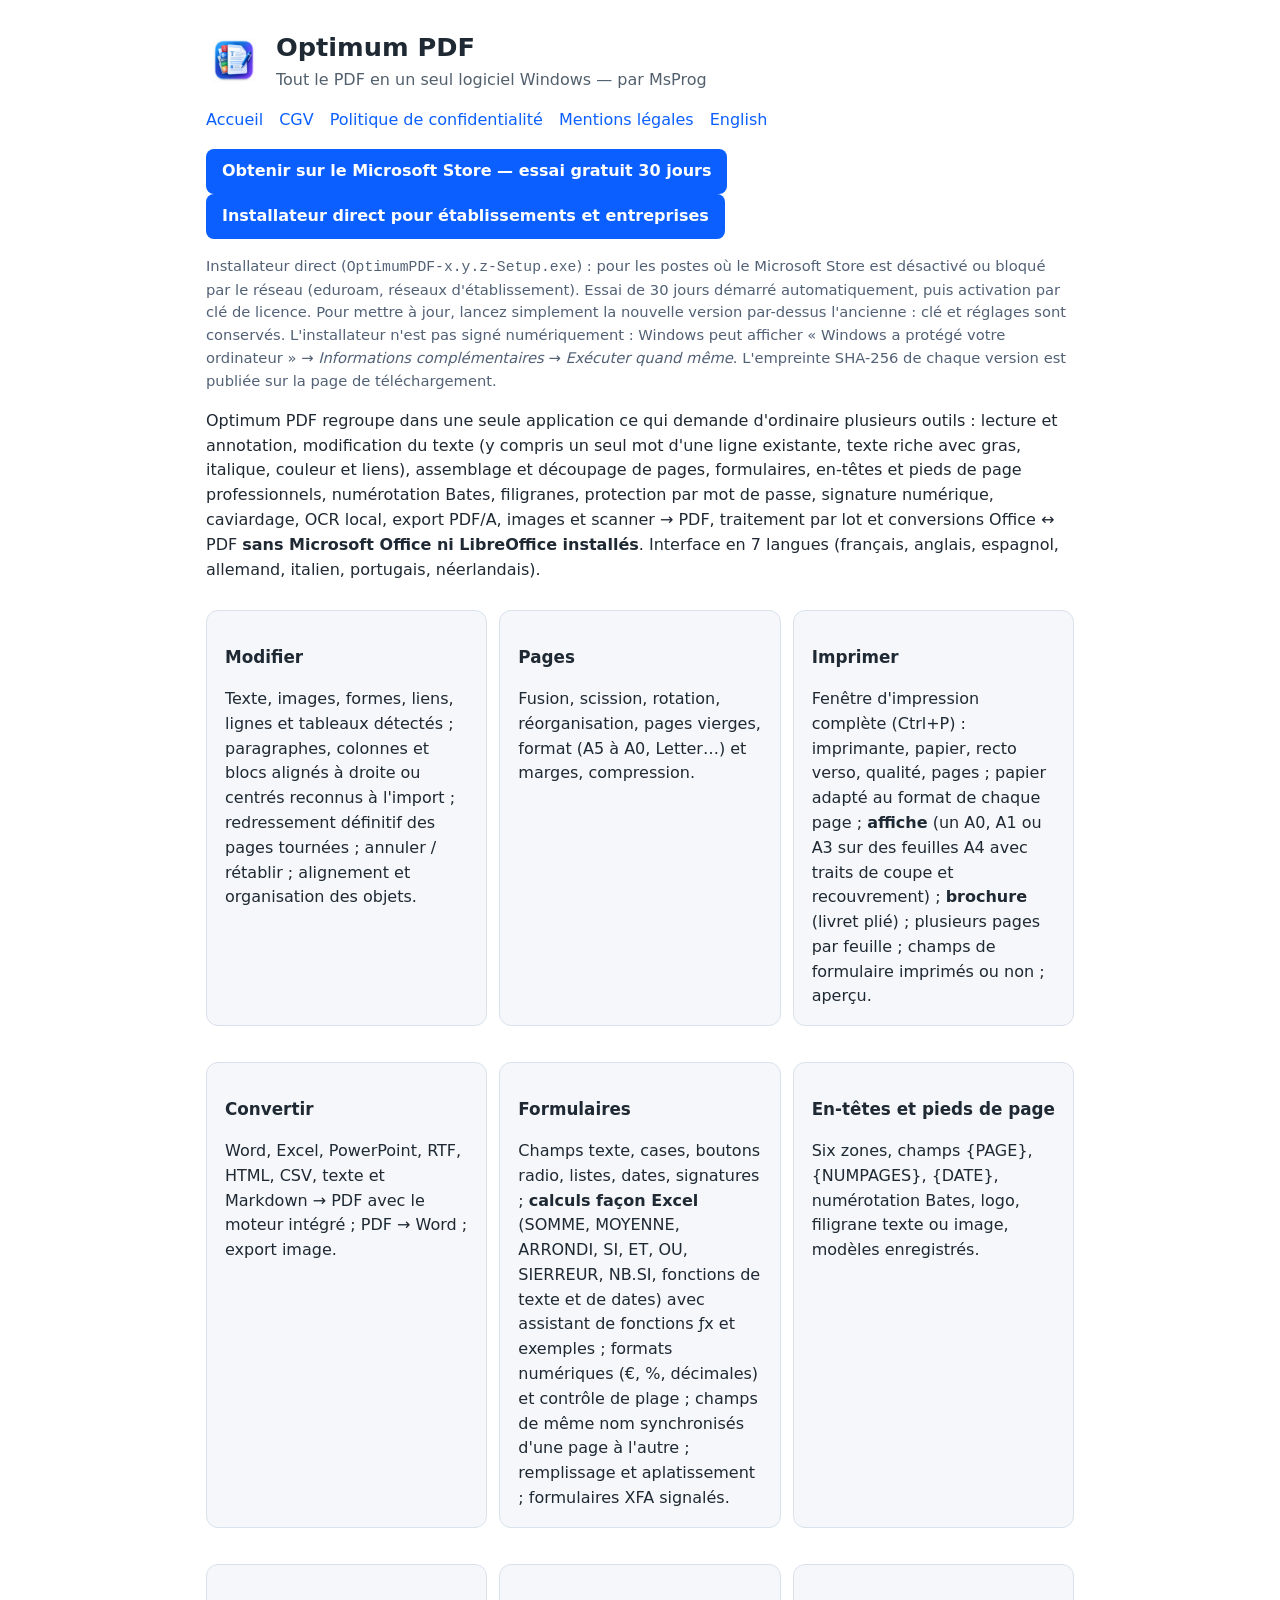
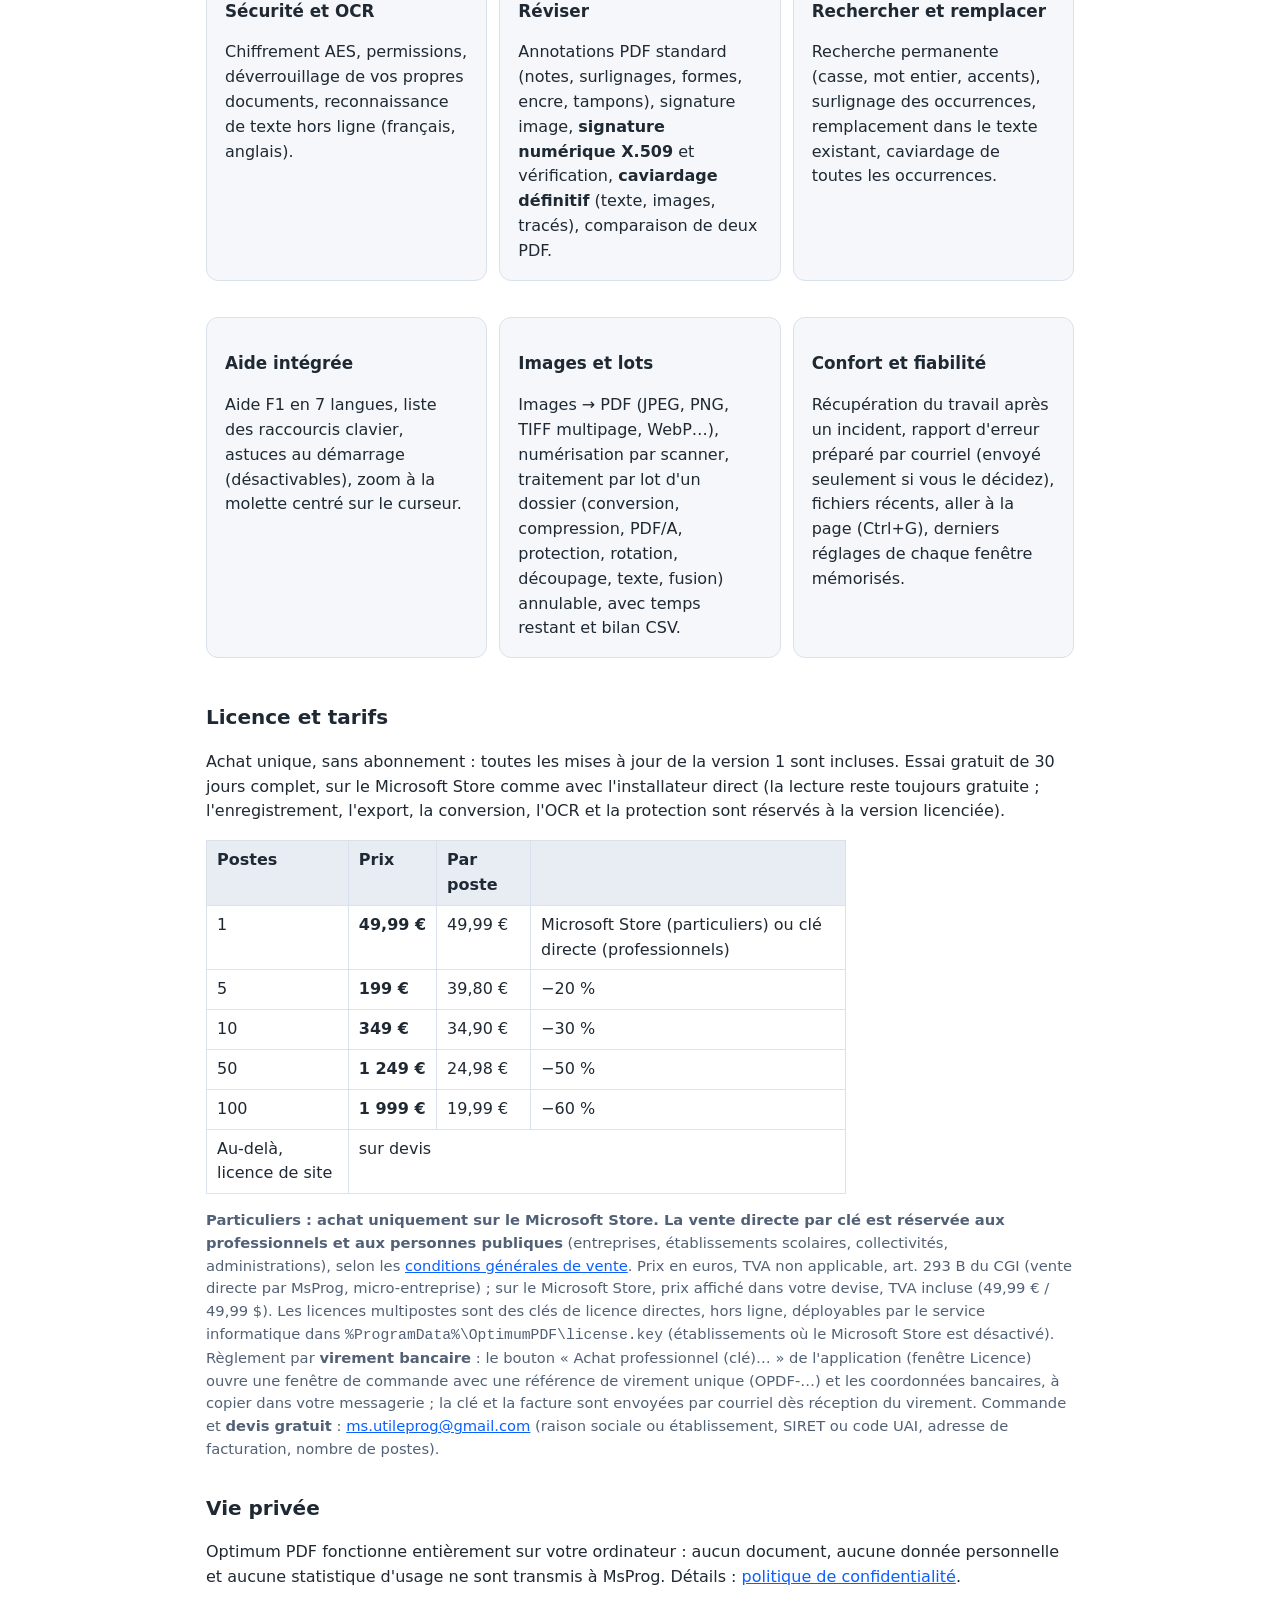
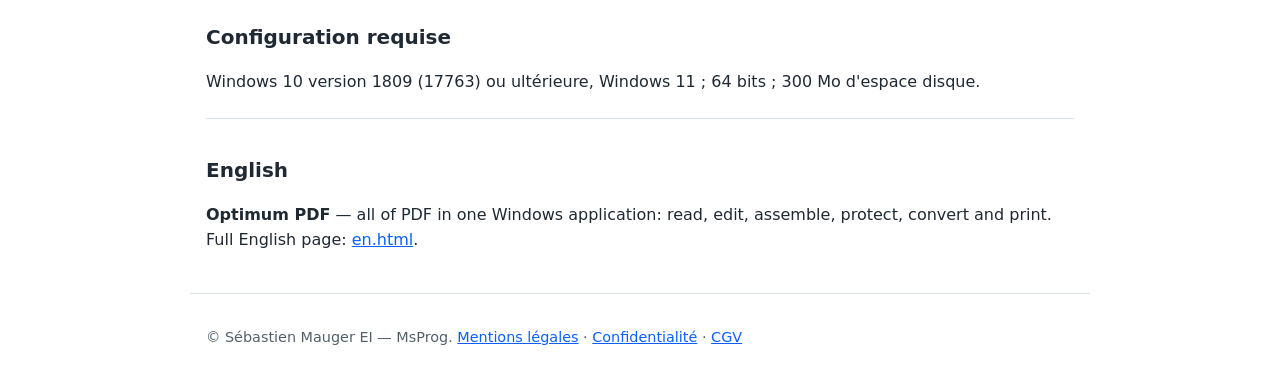
==== commit de12a97e: "Site : installateur direct 1.0.1 pour établissements, bouton Achat professionnel" ====
--- a/index.html
+++ b/index.html
@@ -15,7 +15,8 @@
 </header>
 <nav><a href="index.html">Accueil</a><a href="cgv.html">CGV</a><a href="confidentialite.html">Politique de confidentialité</a><a href="mentions-legales.html">Mentions légales</a><a href="en.html" lang="en">English</a></nav>
 <main>
-  <p><a class="btn" href="https://apps.microsoft.com/detail/9NM4LKK51M0T">Obtenir sur le Microsoft Store — essai gratuit 30 jours</a></p>
+  <p><a class="btn" href="https://apps.microsoft.com/detail/9NM4LKK51M0T">Obtenir sur le Microsoft Store — essai gratuit 30 jours</a> <a class="btn" href="https://github.com/MsProgUtile/optimumpdf-site/releases/latest">Installateur direct pour établissements et entreprises</a></p>
+  <p class="note">Installateur direct (<code>OptimumPDF-x.y.z-Setup.exe</code>) : pour les postes où le Microsoft Store est désactivé ou bloqué par le réseau (eduroam, réseaux d'établissement). Essai de 30 jours démarré automatiquement, puis activation par clé de licence. Pour mettre à jour, lancez simplement la nouvelle version par-dessus l'ancienne : clé et réglages sont conservés. L'installateur n'est pas signé numériquement : Windows peut afficher « Windows a protégé votre ordinateur » → <em>Informations complémentaires</em> → <em>Exécuter quand même</em>. L'empreinte SHA-256 de chaque version est publiée sur la page de téléchargement.</p>
   <p>Optimum PDF regroupe dans une seule application ce qui demande d'ordinaire plusieurs outils : lecture et annotation, modification du texte (y compris un seul mot d'une ligne existante, texte riche avec gras, italique, couleur et liens), assemblage et découpage de pages, formulaires, en-têtes et pieds de page professionnels, numérotation Bates, filigranes, protection par mot de passe, signature numérique, caviardage, OCR local, export PDF/A, images et scanner → PDF, traitement par lot et conversions Office ↔ PDF <strong>sans Microsoft Office ni LibreOffice installés</strong>. Interface en 7 langues (français, anglais, espagnol, allemand, italien, portugais, néerlandais).</p>
   <div class="grid">
     <div class="card"><h3>Modifier</h3>Texte, images, formes, liens, lignes et tableaux détectés ; paragraphes, colonnes et blocs alignés à droite ou centrés reconnus à l'import ; redressement définitif des pages tournées ; annuler / rétablir ; alignement et organisation des objets.</div>
@@ -44,7 +45,7 @@
       <tr><td>Au-delà, licence de site</td><td colspan="3">sur devis</td></tr>
     </tbody>
   </table>
-  <p class="note"><strong>Particuliers : achat uniquement sur le Microsoft Store. La vente directe par clé est réservée aux professionnels et aux personnes publiques</strong> (entreprises, établissements scolaires, collectivités, administrations), selon les <a href="cgv.html">conditions générales de vente</a>. Prix en euros, TVA non applicable, art. 293 B du CGI (vente directe par MsProg, micro-entreprise) ; sur le Microsoft Store, prix affiché dans votre devise, TVA incluse (49,99 € / 49,99 $). Les licences multipostes sont des clés de licence directes, hors ligne, déployables par le service informatique dans <code>%ProgramData%\OptimumPDF\license.key</code> (établissements où le Microsoft Store est désactivé). Règlement par <strong>virement bancaire</strong> : le bouton « Acheter une clé hors Store… » de l'application prépare le courriel de commande avec une référence de virement unique (OPDF-…) et les coordonnées bancaires ; la clé et la facture sont envoyées par courriel dès réception du virement. Commande et <strong>devis gratuit</strong> : <a href="mailto:ms.utileprog@gmail.com?subject=Optimum%20PDF%20%E2%80%94%20achat%20d'une%20cl%C3%A9%20de%20licence">ms.utileprog@gmail.com</a> (raison sociale ou établissement, SIRET ou code UAI, adresse de facturation, nombre de postes).</p>
+  <p class="note"><strong>Particuliers : achat uniquement sur le Microsoft Store. La vente directe par clé est réservée aux professionnels et aux personnes publiques</strong> (entreprises, établissements scolaires, collectivités, administrations), selon les <a href="cgv.html">conditions générales de vente</a>. Prix en euros, TVA non applicable, art. 293 B du CGI (vente directe par MsProg, micro-entreprise) ; sur le Microsoft Store, prix affiché dans votre devise, TVA incluse (49,99 € / 49,99 $). Les licences multipostes sont des clés de licence directes, hors ligne, déployables par le service informatique dans <code>%ProgramData%\OptimumPDF\license.key</code> (établissements où le Microsoft Store est désactivé). Règlement par <strong>virement bancaire</strong> : le bouton « Achat professionnel (clé)… » de l'application (fenêtre Licence) ouvre une fenêtre de commande avec une référence de virement unique (OPDF-…) et les coordonnées bancaires, à copier dans votre messagerie ; la clé et la facture sont envoyées par courriel dès réception du virement. Commande et <strong>devis gratuit</strong> : <a href="mailto:ms.utileprog@gmail.com?subject=Optimum%20PDF%20%E2%80%94%20achat%20d'une%20cl%C3%A9%20de%20licence">ms.utileprog@gmail.com</a> (raison sociale ou établissement, SIRET ou code UAI, adresse de facturation, nombre de postes).</p>
   <h2>Vie privée</h2>
   <p>Optimum PDF fonctionne entièrement sur votre ordinateur : aucun document, aucune donnée personnelle et aucune statistique d'usage ne sont transmis à MsProg. Détails : <a href="confidentialite.html">politique de confidentialité</a>.</p>
   <h2>Configuration requise</h2>
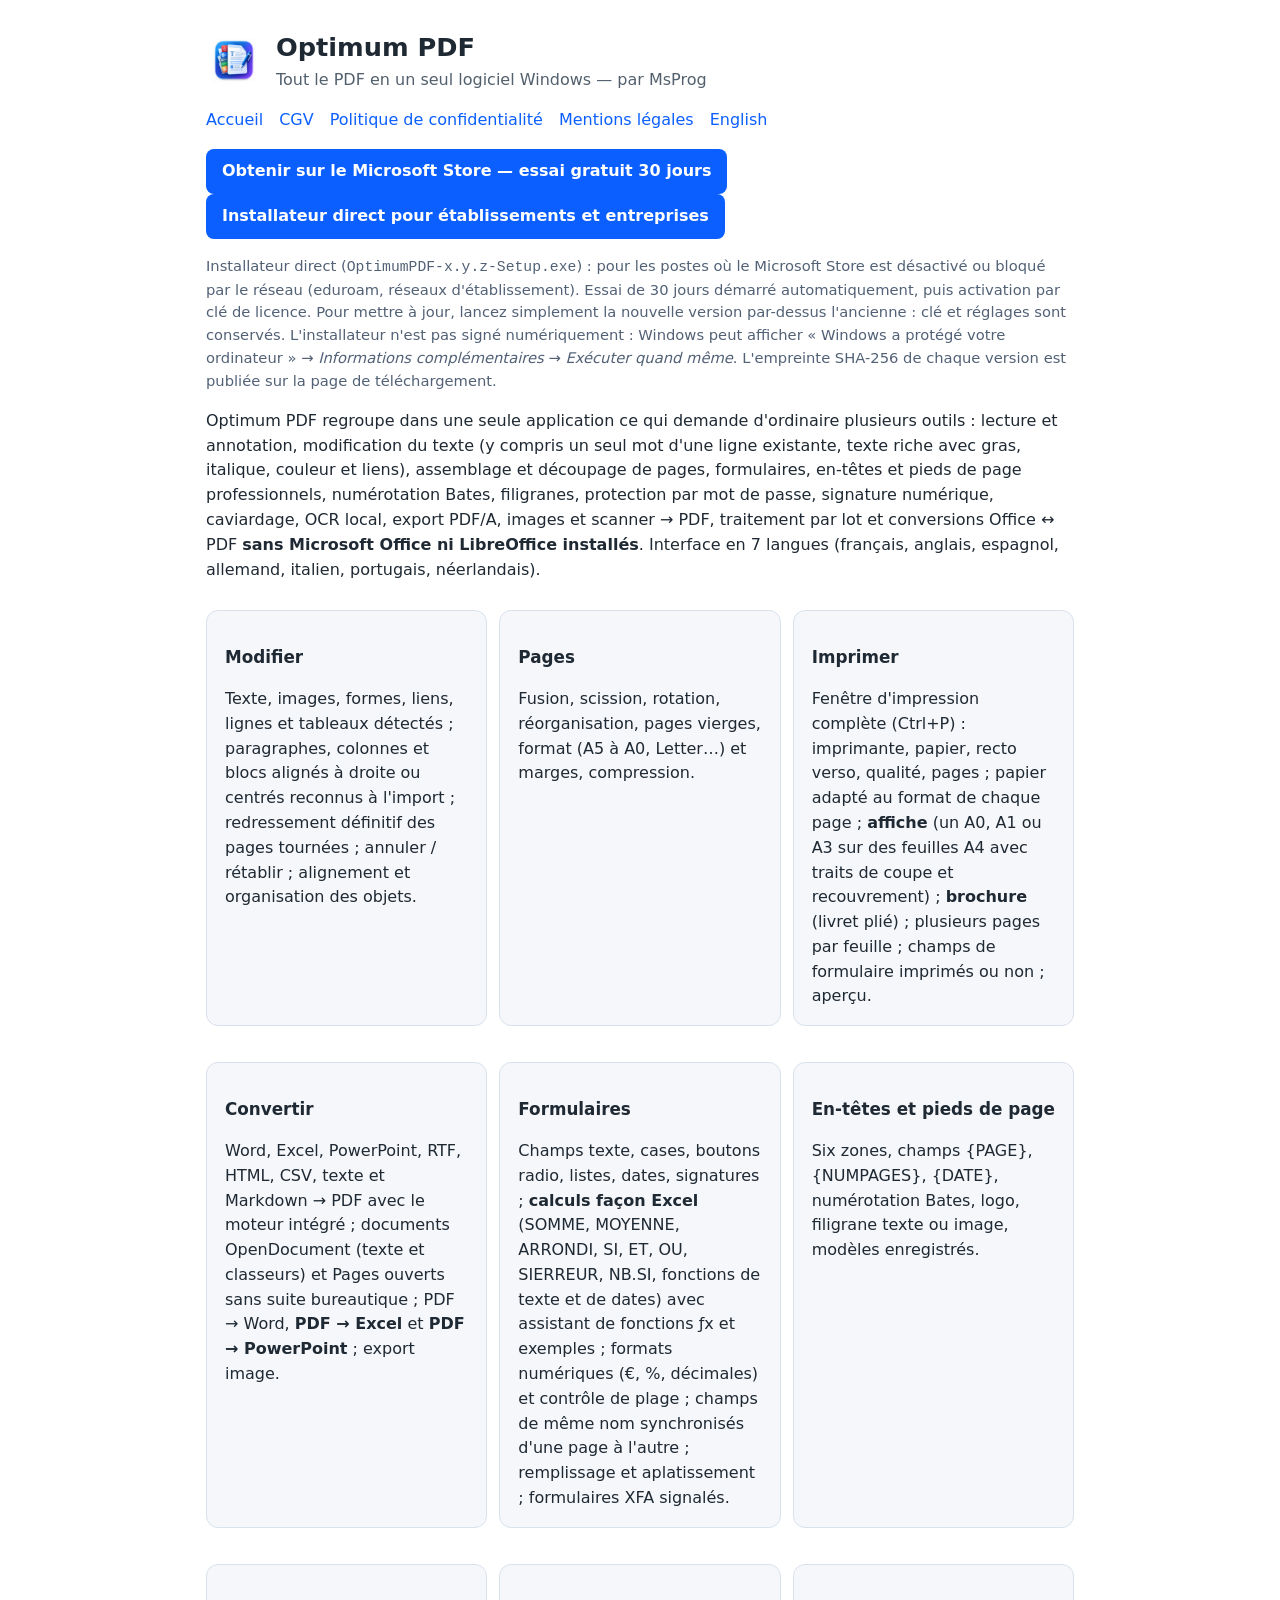
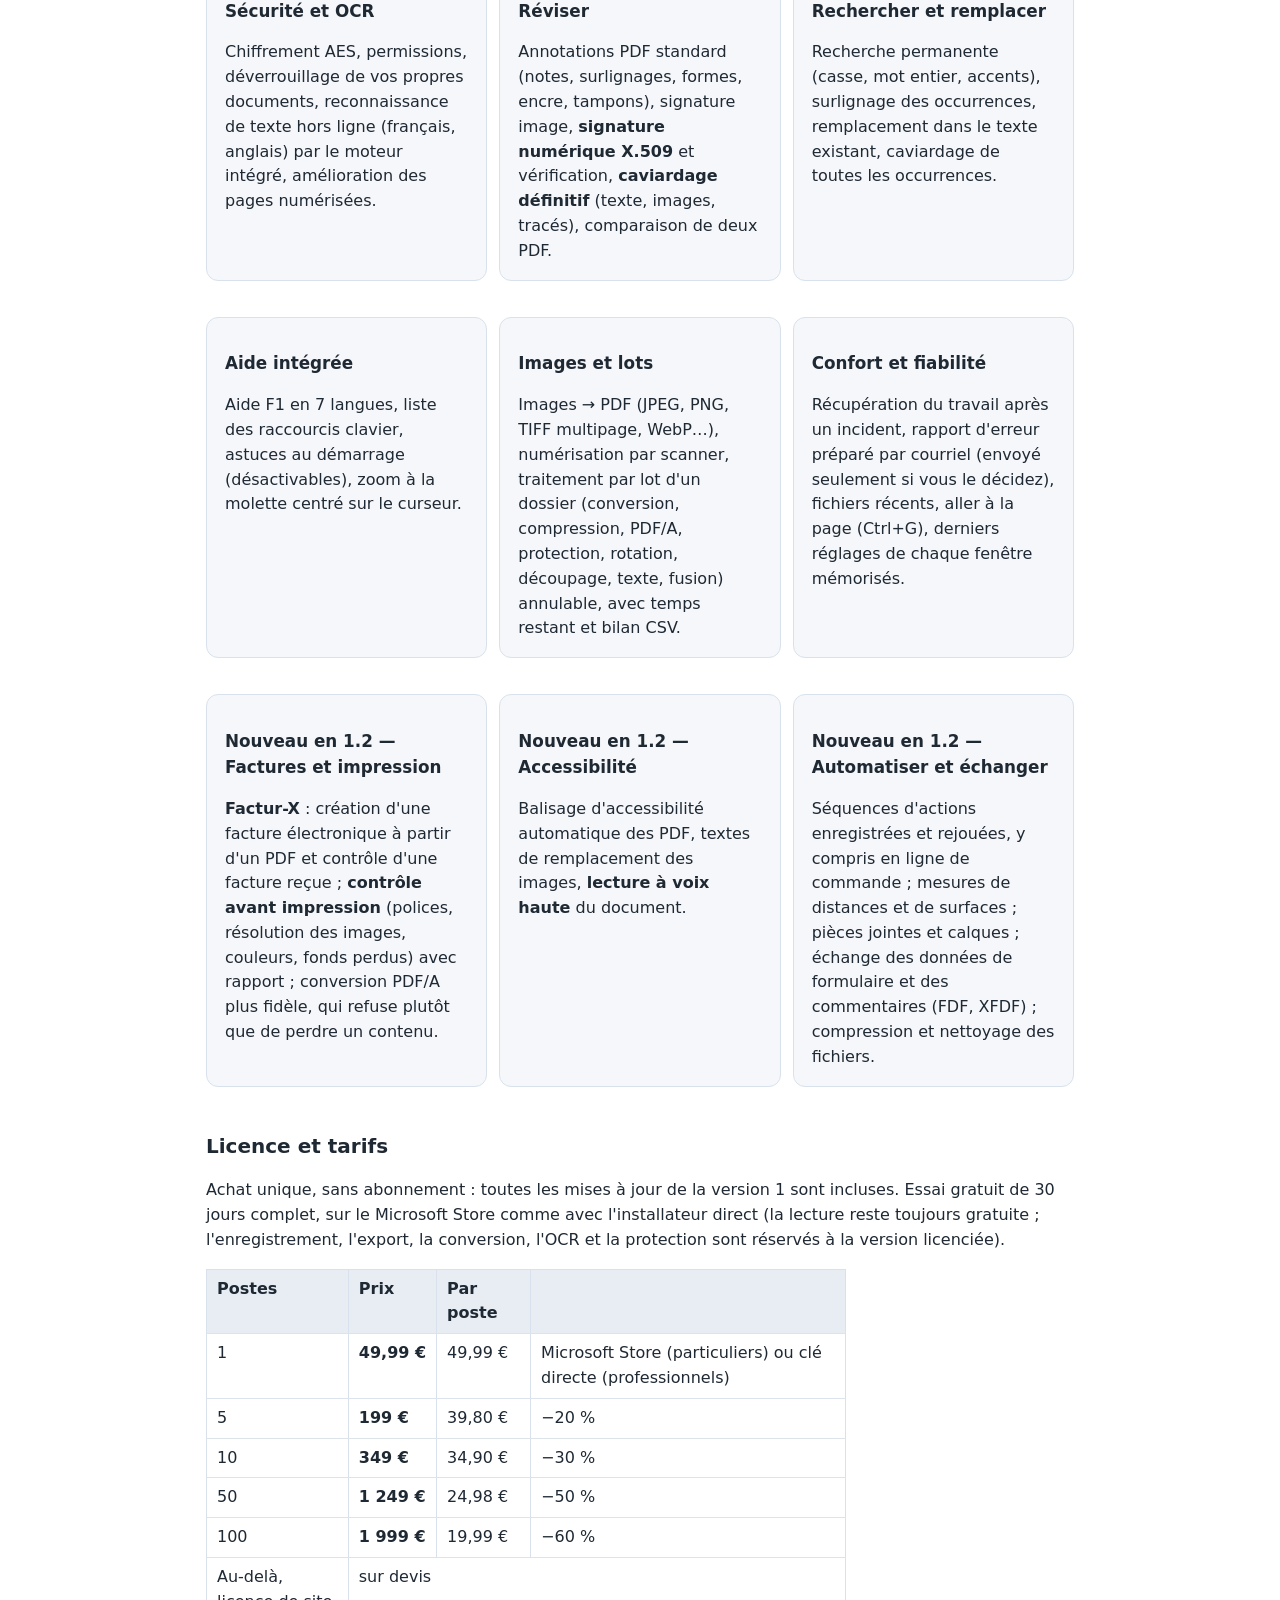
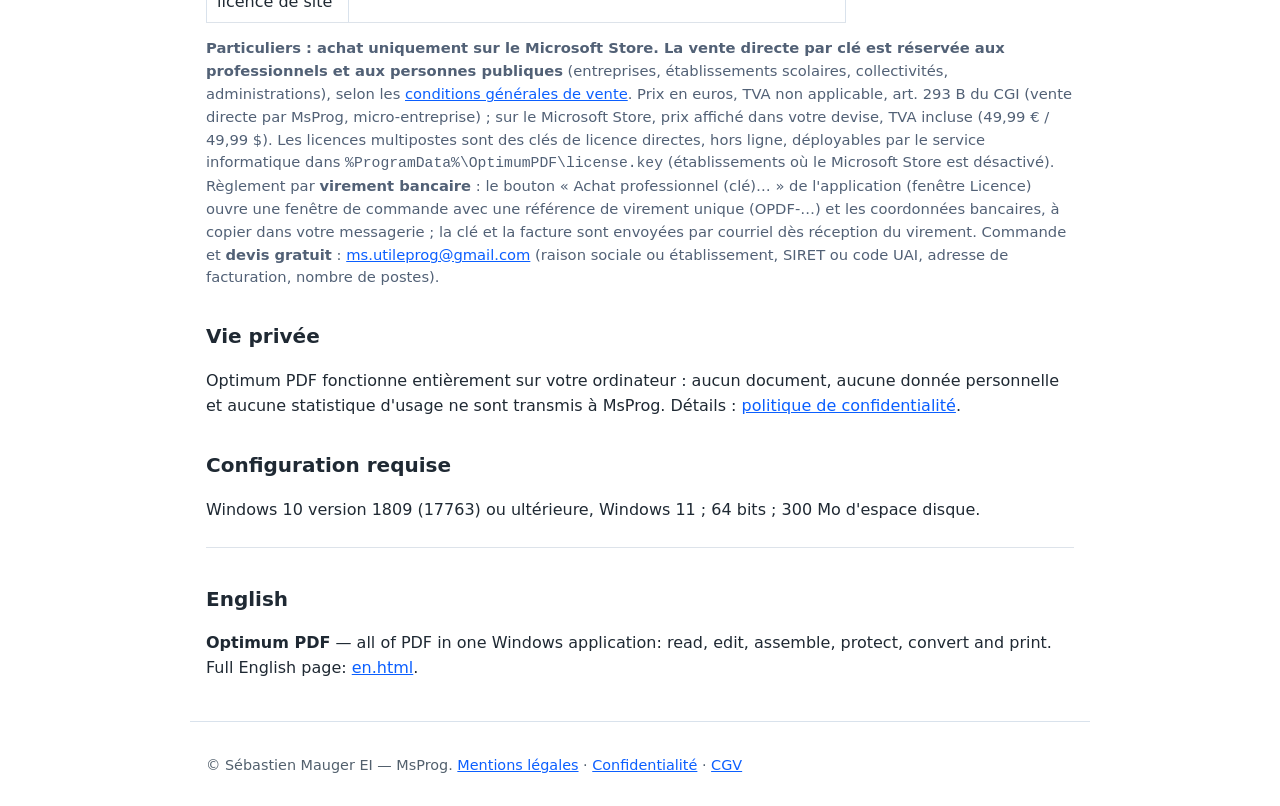
==== commit 5da33b16: "Site : version 1.2.0 (nouveautés, PDF vers Excel et PowerPoint, Factur-X, accessibilité)" ====
--- a/index.html
+++ b/index.html
@@ -22,15 +22,18 @@
     <div class="card"><h3>Modifier</h3>Texte, images, formes, liens, lignes et tableaux détectés ; paragraphes, colonnes et blocs alignés à droite ou centrés reconnus à l'import ; redressement définitif des pages tournées ; annuler / rétablir ; alignement et organisation des objets.</div>
     <div class="card"><h3>Pages</h3>Fusion, scission, rotation, réorganisation, pages vierges, format (A5 à A0, Letter…) et marges, compression.</div>
     <div class="card"><h3>Imprimer</h3>Fenêtre d'impression complète (Ctrl+P) : imprimante, papier, recto verso, qualité, pages ; papier adapté au format de chaque page ; <strong>affiche</strong> (un A0, A1 ou A3 sur des feuilles A4 avec traits de coupe et recouvrement) ; <strong>brochure</strong> (livret plié) ; plusieurs pages par feuille ; champs de formulaire imprimés ou non ; aperçu.</div>
-    <div class="card"><h3>Convertir</h3>Word, Excel, PowerPoint, RTF, HTML, CSV, texte et Markdown → PDF avec le moteur intégré ; PDF → Word ; export image.</div>
+    <div class="card"><h3>Convertir</h3>Word, Excel, PowerPoint, RTF, HTML, CSV, texte et Markdown → PDF avec le moteur intégré ; documents OpenDocument (texte et classeurs) et Pages ouverts sans suite bureautique ; PDF → Word, <strong>PDF → Excel</strong> et <strong>PDF → PowerPoint</strong> ; export image.</div>
     <div class="card"><h3>Formulaires</h3>Champs texte, cases, boutons radio, listes, dates, signatures ; <strong>calculs façon Excel</strong> (SOMME, MOYENNE, ARRONDI, SI, ET, OU, SIERREUR, NB.SI, fonctions de texte et de dates) avec assistant de fonctions ƒx et exemples ; formats numériques (€, %, décimales) et contrôle de plage ; champs de même nom synchronisés d'une page à l'autre ; remplissage et aplatissement ; formulaires XFA signalés.</div>
     <div class="card"><h3>En-têtes et pieds de page</h3>Six zones, champs {PAGE}, {NUMPAGES}, {DATE}, numérotation Bates, logo, filigrane texte ou image, modèles enregistrés.</div>
-    <div class="card"><h3>Sécurité et OCR</h3>Chiffrement AES, permissions, déverrouillage de vos propres documents, reconnaissance de texte hors ligne (français, anglais).</div>
+    <div class="card"><h3>Sécurité et OCR</h3>Chiffrement AES, permissions, déverrouillage de vos propres documents, reconnaissance de texte hors ligne (français, anglais) par le moteur intégré, amélioration des pages numérisées.</div>
     <div class="card"><h3>Réviser</h3>Annotations PDF standard (notes, surlignages, formes, encre, tampons), signature image, <strong>signature numérique X.509</strong> et vérification, <strong>caviardage définitif</strong> (texte, images, tracés), comparaison de deux PDF.</div>
     <div class="card"><h3>Rechercher et remplacer</h3>Recherche permanente (casse, mot entier, accents), surlignage des occurrences, remplacement dans le texte existant, caviardage de toutes les occurrences.</div>
     <div class="card"><h3>Aide intégrée</h3>Aide F1 en 7 langues, liste des raccourcis clavier, astuces au démarrage (désactivables), zoom à la molette centré sur le curseur.</div>
     <div class="card"><h3>Images et lots</h3>Images → PDF (JPEG, PNG, TIFF multipage, WebP…), numérisation par scanner, traitement par lot d'un dossier (conversion, compression, PDF/A, protection, rotation, découpage, texte, fusion) annulable, avec temps restant et bilan CSV.</div>
     <div class="card"><h3>Confort et fiabilité</h3>Récupération du travail après un incident, rapport d'erreur préparé par courriel (envoyé seulement si vous le décidez), fichiers récents, aller à la page (Ctrl+G), derniers réglages de chaque fenêtre mémorisés.</div>
+    <div class="card"><h3>Nouveau en 1.2 — Factures et impression</h3><strong>Factur-X</strong> : création d'une facture électronique à partir d'un PDF et contrôle d'une facture reçue ; <strong>contrôle avant impression</strong> (polices, résolution des images, couleurs, fonds perdus) avec rapport ; conversion PDF/A plus fidèle, qui refuse plutôt que de perdre un contenu.</div>
+    <div class="card"><h3>Nouveau en 1.2 — Accessibilité</h3>Balisage d'accessibilité automatique des PDF, textes de remplacement des images, <strong>lecture à voix haute</strong> du document.</div>
+    <div class="card"><h3>Nouveau en 1.2 — Automatiser et échanger</h3>Séquences d'actions enregistrées et rejouées, y compris en ligne de commande ; mesures de distances et de surfaces ; pièces jointes et calques ; échange des données de formulaire et des commentaires (FDF, XFDF) ; compression et nettoyage des fichiers.</div>
   </div>
   <h2 id="tarifs">Licence et tarifs</h2>
   <p>Achat unique, sans abonnement : toutes les mises à jour de la version 1 sont incluses. Essai gratuit de 30 jours complet, sur le Microsoft Store comme avec l'installateur direct (la lecture reste toujours gratuite ; l'enregistrement, l'export, la conversion, l'OCR et la protection sont réservés à la version licenciée).</p>
